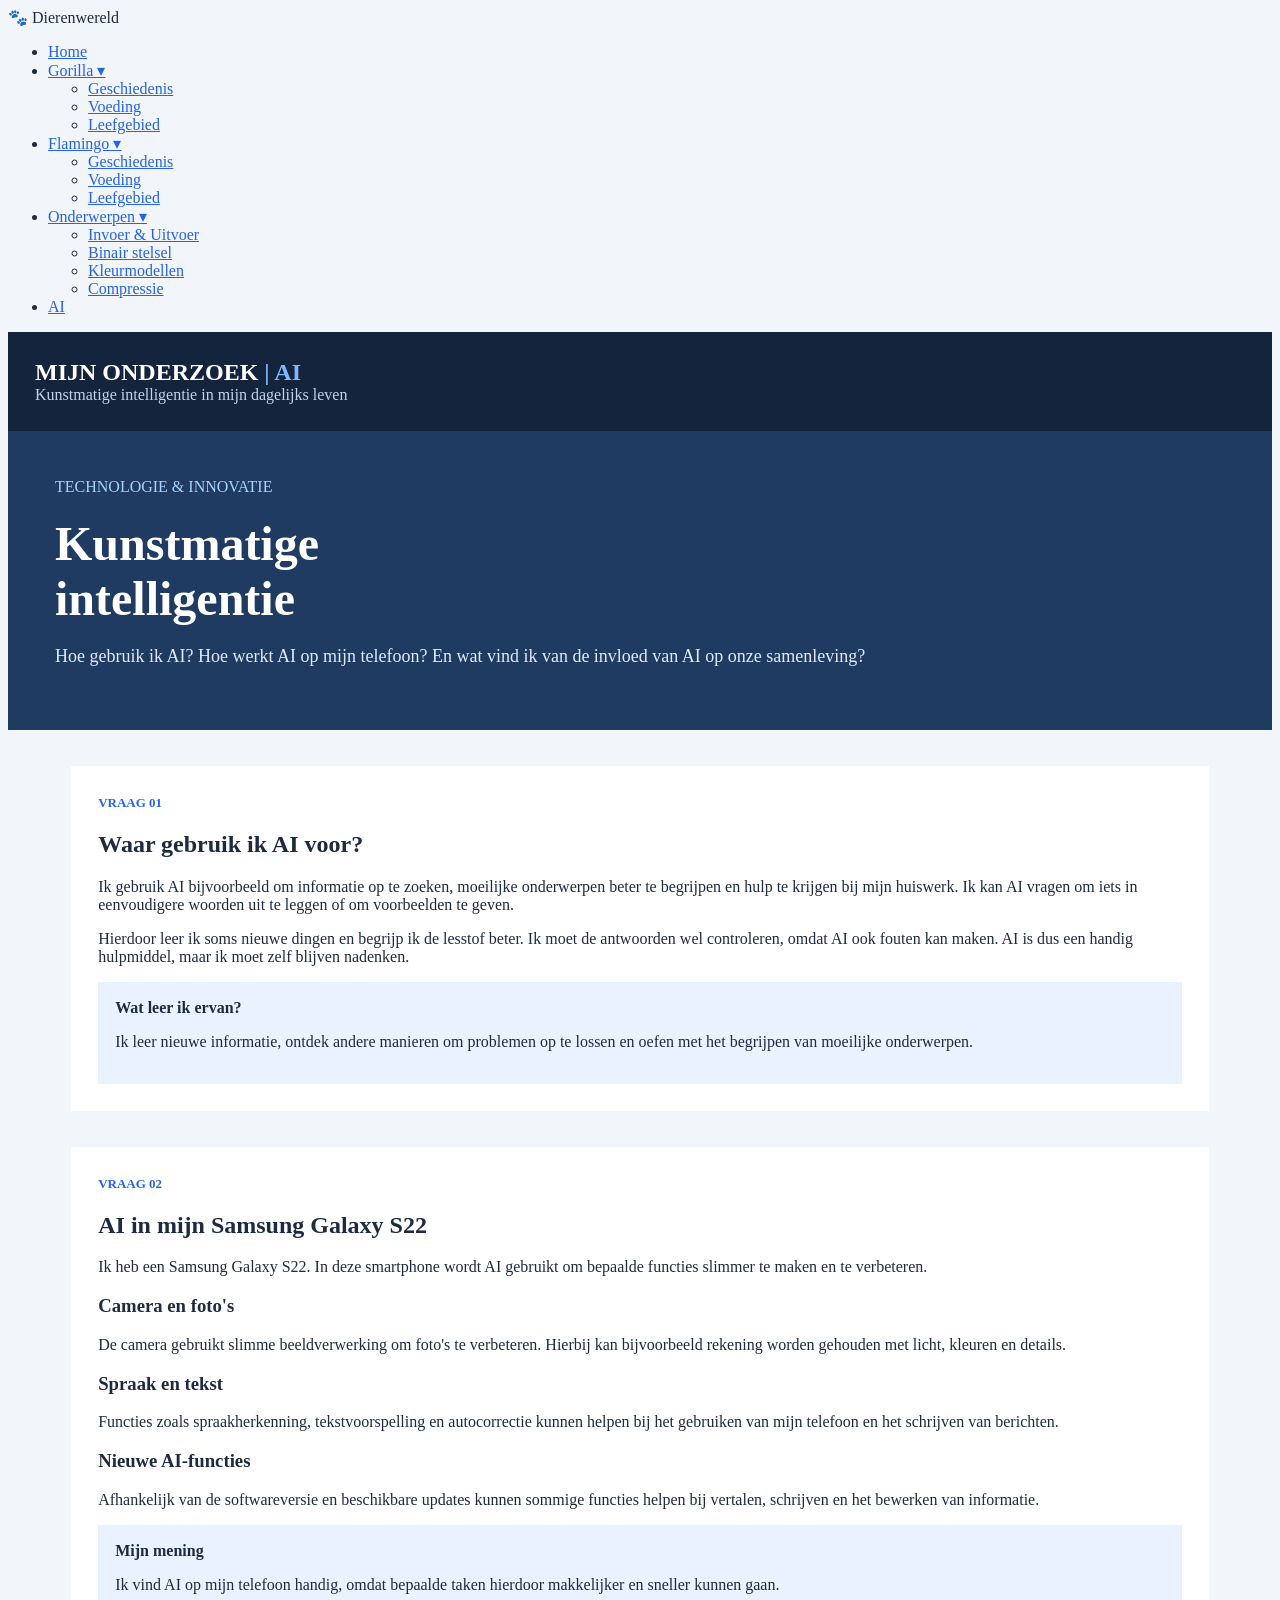
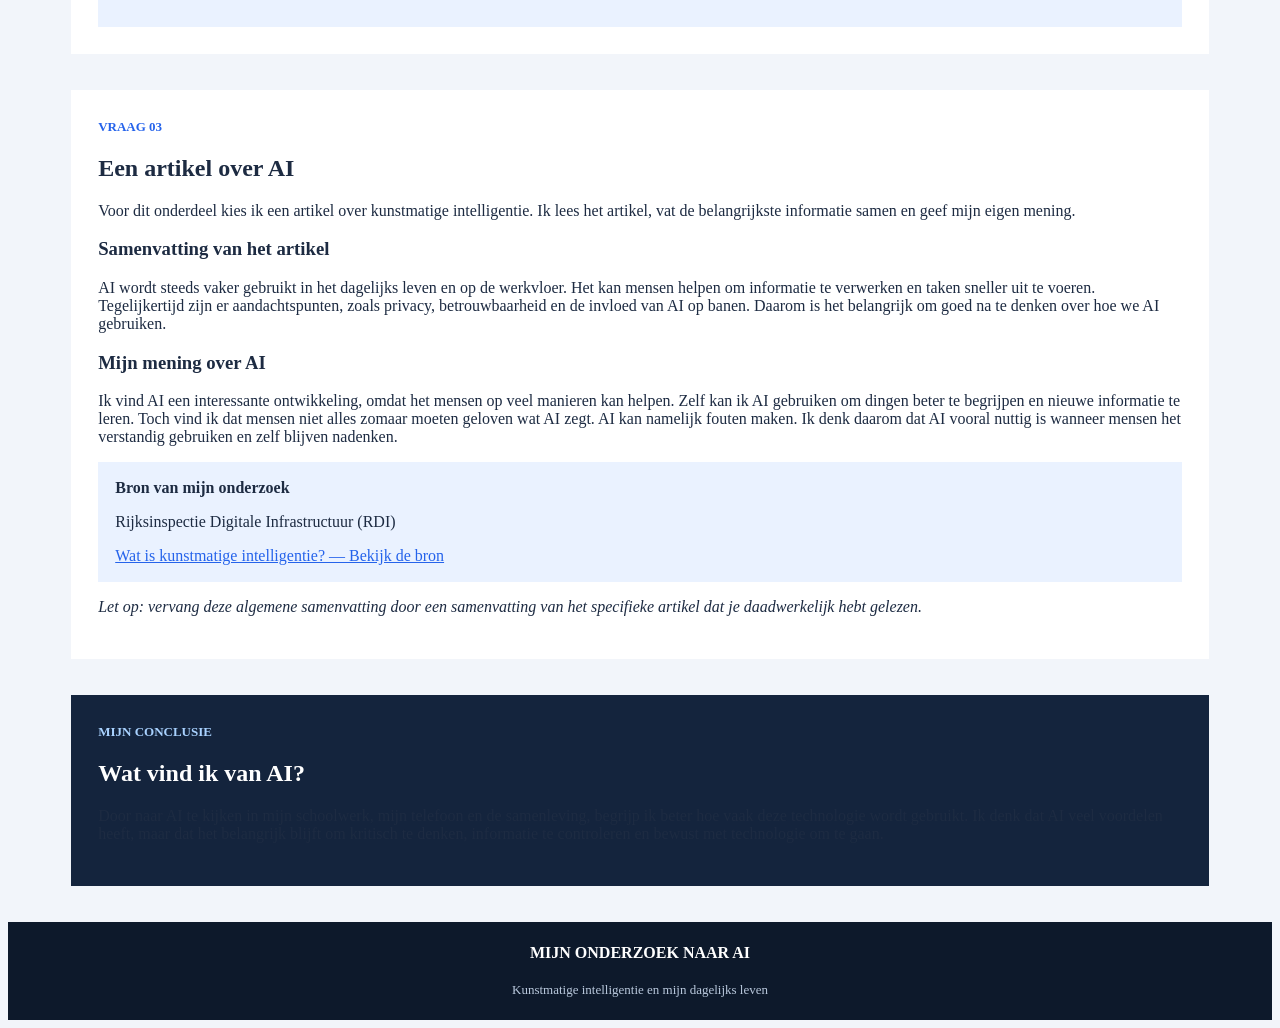
==== ai.html @ bdceb492 "ai opmaak" ====
<!DOCTYPE html>
<html lang="nl">
<head>
    <meta charset="UTF-8">
    <meta name="viewport" content="width=device-width, initial-scale=1.0">
    <title>Mijn onderzoek naar AI</title>
</head>

<body bgcolor="#F2F5FA" text="#1D2B42" link="#2563EB">
 <!-- ==================================================
         NAVIGATIE
         ================================================== -->

    <nav class="navbar">

        <!-- Naam/logo van de website -->
        <div class="logo">
            🐾 Dierenwereld
        </div>

        <!-- Hoofdmenu -->
        <ul class="menu">

            <li>
                <a href="index.html">Home</a>
            </li>

            <!-- Gorilla dropdown -->
            <li class="dropdown">

                <a href="#">Gorilla ▾</a>

                <ul class="dropdown-menu">

                    <li>
                        <a href="#">Geschiedenis</a>
                    </li>

                    <li>
                        <a href="voeding.html">Voeding</a>
                    </li>

                    <li>
                        <a href="#">Leefgebied</a>
                    </li>

                </ul>

            </li>


            <!-- Flamingo dropdown -->
            <li class="dropdown">

                <a href="#">Flamingo ▾</a>

                <ul class="dropdown-menu">

                    <li>
                        <a href="#">Geschiedenis</a>
                    </li>

                    <li>
                        <a href="#">Voeding</a>
                    </li>

                    <li>
                        <a href="#">Leefgebied</a>
                    </li>

                </ul>

            </li>


            <!-- Onderwerpen dropdown -->
            <li class="dropdown">

                <a href="#">Onderwerpen ▾</a>

                <ul class="dropdown-menu">

                    <li>
                        <a href="invoeruitvoer.html">
                            Invoer &amp; Uitvoer
                        </a>
                    </li>

                    <li>
                        <a href="binairstelsel.html">
                            Binair stelsel
                        </a>
                    </li>

                    <li>
                        <a href="kleurmodellen.html">
                            Kleurmodellen
                        </a>
                    </li>

                    <li>
                        <a href="Compressie.html">
                            Compressie
                        </a>
                    </li>

                </ul>

            </li>


            <li>
                <a href="ai.html"> AI</a>
            </li>

        </ul>

    </nav>
    <!-- HEADER -->
    <header>
        <table width="100%" bgcolor="#14243D" cellpadding="25">
            <tr>
                <td>
                    <font color="#FFFFFF" size="5">
                        <b>MIJN ONDERZOEK <font color="#7DB7FF">| AI</font></b>
                    </font>
                    <br>
                    <font color="#C4D3E8" size="3">
                        Kunstmatige intelligentie in mijn dagelijks leven
                    </font>
                </td>
            </tr>
        </table>
    </header>

    <main>

        <!-- INTRODUCTIE -->
        <section>
            <table width="100%" bgcolor="#203B61" cellpadding="45">
                <tr>
                    <td>
                        <font color="#A9D2FF" size="3">
                            TECHNOLOGIE & INNOVATIE
                        </font>

                        <h1>
                            <font color="#FFFFFF" size="7">
                                Kunstmatige<br>
                                intelligentie
                            </font>
                        </h1>

                        <p>
                            <font color="#E0EAF7" size="4">
                                Hoe gebruik ik AI? Hoe werkt AI op mijn
                                telefoon? En wat vind ik van de invloed
                                van AI op onze samenleving?
                            </font>
                        </p>
                    </td>
                </tr>
            </table>
        </section>

        <br><br>

        <!-- VRAAG 1 -->
        <section id="mijn-ai">
            <table width="90%" align="center" bgcolor="#FFFFFF"
                   cellpadding="25">
                <tr>
                    <td>
                        <font color="#2563EB" size="2">
                            <b>VRAAG 01</b>
                        </font>

                        <h2>Waar gebruik ik AI voor?</h2>

                        <p>
                            Ik gebruik AI bijvoorbeeld om informatie
                            op te zoeken, moeilijke onderwerpen beter
                            te begrijpen en hulp te krijgen bij mijn
                            huiswerk. Ik kan AI vragen om iets in
                            eenvoudigere woorden uit te leggen of
                            om voorbeelden te geven.
                        </p>

                        <p>
                            Hierdoor leer ik soms nieuwe dingen en
                            begrijp ik de lesstof beter. Ik moet de
                            antwoorden wel controleren, omdat AI ook
                            fouten kan maken. AI is dus een handig
                            hulpmiddel, maar ik moet zelf blijven
                            nadenken.
                        </p>

                        <table width="100%" bgcolor="#EAF2FF" cellpadding="15">
                            <tr>
                                <td>
                                    <b>Wat leer ik ervan?</b>
                                    <p>
                                        Ik leer nieuwe informatie,
                                        ontdek andere manieren om
                                        problemen op te lossen en
                                        oefen met het begrijpen van
                                        moeilijke onderwerpen.
                                    </p>
                                </td>
                            </tr>
                        </table>
                    </td>
                </tr>
            </table>
        </section>

        <br><br>

        <!-- VRAAG 2 -->
        <section id="mijn-telefoon">
            <table width="90%" align="center" bgcolor="#FFFFFF"
                   cellpadding="25">
                <tr>
                    <td>
                        <font color="#2563EB" size="2">
                            <b>VRAAG 02</b>
                        </font>

                        <h2>AI in mijn Samsung Galaxy S22</h2>

                        <p>
                            Ik heb een Samsung Galaxy S22. In deze
                            smartphone wordt AI gebruikt om bepaalde
                            functies slimmer te maken en te verbeteren.
                        </p>

                        <h3>Camera en foto's</h3>
                        <p>
                            De camera gebruikt slimme beeldverwerking
                            om foto's te verbeteren. Hierbij kan
                            bijvoorbeeld rekening worden gehouden
                            met licht, kleuren en details.
                        </p>

                        <h3>Spraak en tekst</h3>
                        <p>
                            Functies zoals spraakherkenning,
                            tekstvoorspelling en autocorrectie kunnen
                            helpen bij het gebruiken van mijn telefoon
                            en het schrijven van berichten.
                        </p>

                        <h3>Nieuwe AI-functies</h3>
                        <p>
                            Afhankelijk van de softwareversie en
                            beschikbare updates kunnen sommige
                            functies helpen bij vertalen, schrijven
                            en het bewerken van informatie.
                        </p>

                        <table width="100%" bgcolor="#EAF2FF" cellpadding="15">
                            <tr>
                                <td>
                                    <b>Mijn mening</b>
                                    <p>
                                        Ik vind AI op mijn telefoon
                                        handig, omdat bepaalde taken
                                        hierdoor makkelijker en sneller
                                        kunnen gaan.
                                    </p>
                                </td>
                            </tr>
                        </table>
                    </td>
                </tr>
            </table>
        </section>

        <br><br>

        <!-- VRAAG 3 -->
        <section id="mijn-artikel">
            <table width="90%" align="center" bgcolor="#FFFFFF"
                   cellpadding="25">
                <tr>
                    <td>
                        <font color="#2563EB" size="2">
                            <b>VRAAG 03</b>
                        </font>

                        <h2>Een artikel over AI</h2>

                        <p>
                            Voor dit onderdeel kies ik een artikel
                            over kunstmatige intelligentie. Ik lees
                            het artikel, vat de belangrijkste
                            informatie samen en geef mijn eigen mening.
                        </p>

                        <h3>Samenvatting van het artikel</h3>

                        <p>
                            AI wordt steeds vaker gebruikt in het
                            dagelijks leven en op de werkvloer.
                            Het kan mensen helpen om informatie te
                            verwerken en taken sneller uit te voeren.
                            Tegelijkertijd zijn er aandachtspunten,
                            zoals privacy, betrouwbaarheid en de
                            invloed van AI op banen. Daarom is het
                            belangrijk om goed na te denken over
                            hoe we AI gebruiken.
                        </p>

                        <h3>Mijn mening over AI</h3>

                        <p>
                            Ik vind AI een interessante ontwikkeling,
                            omdat het mensen op veel manieren kan
                            helpen. Zelf kan ik AI gebruiken om dingen
                            beter te begrijpen en nieuwe informatie
                            te leren. Toch vind ik dat mensen niet
                            alles zomaar moeten geloven wat AI zegt.
                            AI kan namelijk fouten maken. Ik denk
                            daarom dat AI vooral nuttig is wanneer
                            mensen het verstandig gebruiken en zelf
                            blijven nadenken.
                        </p>

                        <table width="100%" bgcolor="#EAF2FF" cellpadding="15">
                            <tr>
                                <td>
                                    <b>Bron van mijn onderzoek</b>
                                    <p>
                                        Rijksinspectie Digitale
                                        Infrastructuur (RDI)
                                    </p>
                                    <a href="https://www.rdi.nl/onderwerpen/technologische-ontwikkelingen/kunstmatige-intelligentie/wat-is-kunstmatige-intelligentie"
                                       target="_blank"
                                       rel="noopener noreferrer">
                                        Wat is kunstmatige intelligentie?
                                        — Bekijk de bron
                                    </a>
                                </td>
                            </tr>
                        </table>

                        <p>
                            <i>
                                Let op: vervang deze algemene
                                samenvatting door een samenvatting
                                van het specifieke artikel dat je
                                daadwerkelijk hebt gelezen.
                            </i>
                        </p>
                    </td>
                </tr>
            </table>
        </section>

        <br><br>

        <!-- CONCLUSIE -->
        <section>
            <table width="90%" align="center" bgcolor="#14243D"
                   cellpadding="25">
                <tr>
                    <td>
                        <font color="#A9D2FF" size="2">
                            <b>MIJN CONCLUSIE</b>
                        </font>

                        <h2>
                            <font color="#FFFFFF">
                                Wat vind ik van AI?
                            </font>
                        </h2>

                        <p>
                            Door naar AI te kijken in mijn schoolwerk,
                            mijn telefoon en de samenleving, begrijp
                            ik beter hoe vaak deze technologie wordt
                            gebruikt. Ik denk dat AI veel voordelen
                            heeft, maar dat het belangrijk blijft om
                            kritisch te denken, informatie te controleren
                            en bewust met technologie om te gaan.
                        </p>
                    </td>
                </tr>
            </table>
        </section>

        <br><br>

    </main>

    <!-- FOOTER -->
    <footer>
        <table width="100%" bgcolor="#0D192B" cellpadding="20">
            <tr>
                <td align="center">
                    <font color="#FFFFFF" size="3">
                        <b>MIJN ONDERZOEK NAAR AI</b>
                    </font>
                    <br><br>
                    <font color="#B9C8DC" size="2">
                        Kunstmatige intelligentie en mijn dagelijks leven
                    </font>
                </td>
            </tr>
        </table>
    </footer>

</body>
</html>
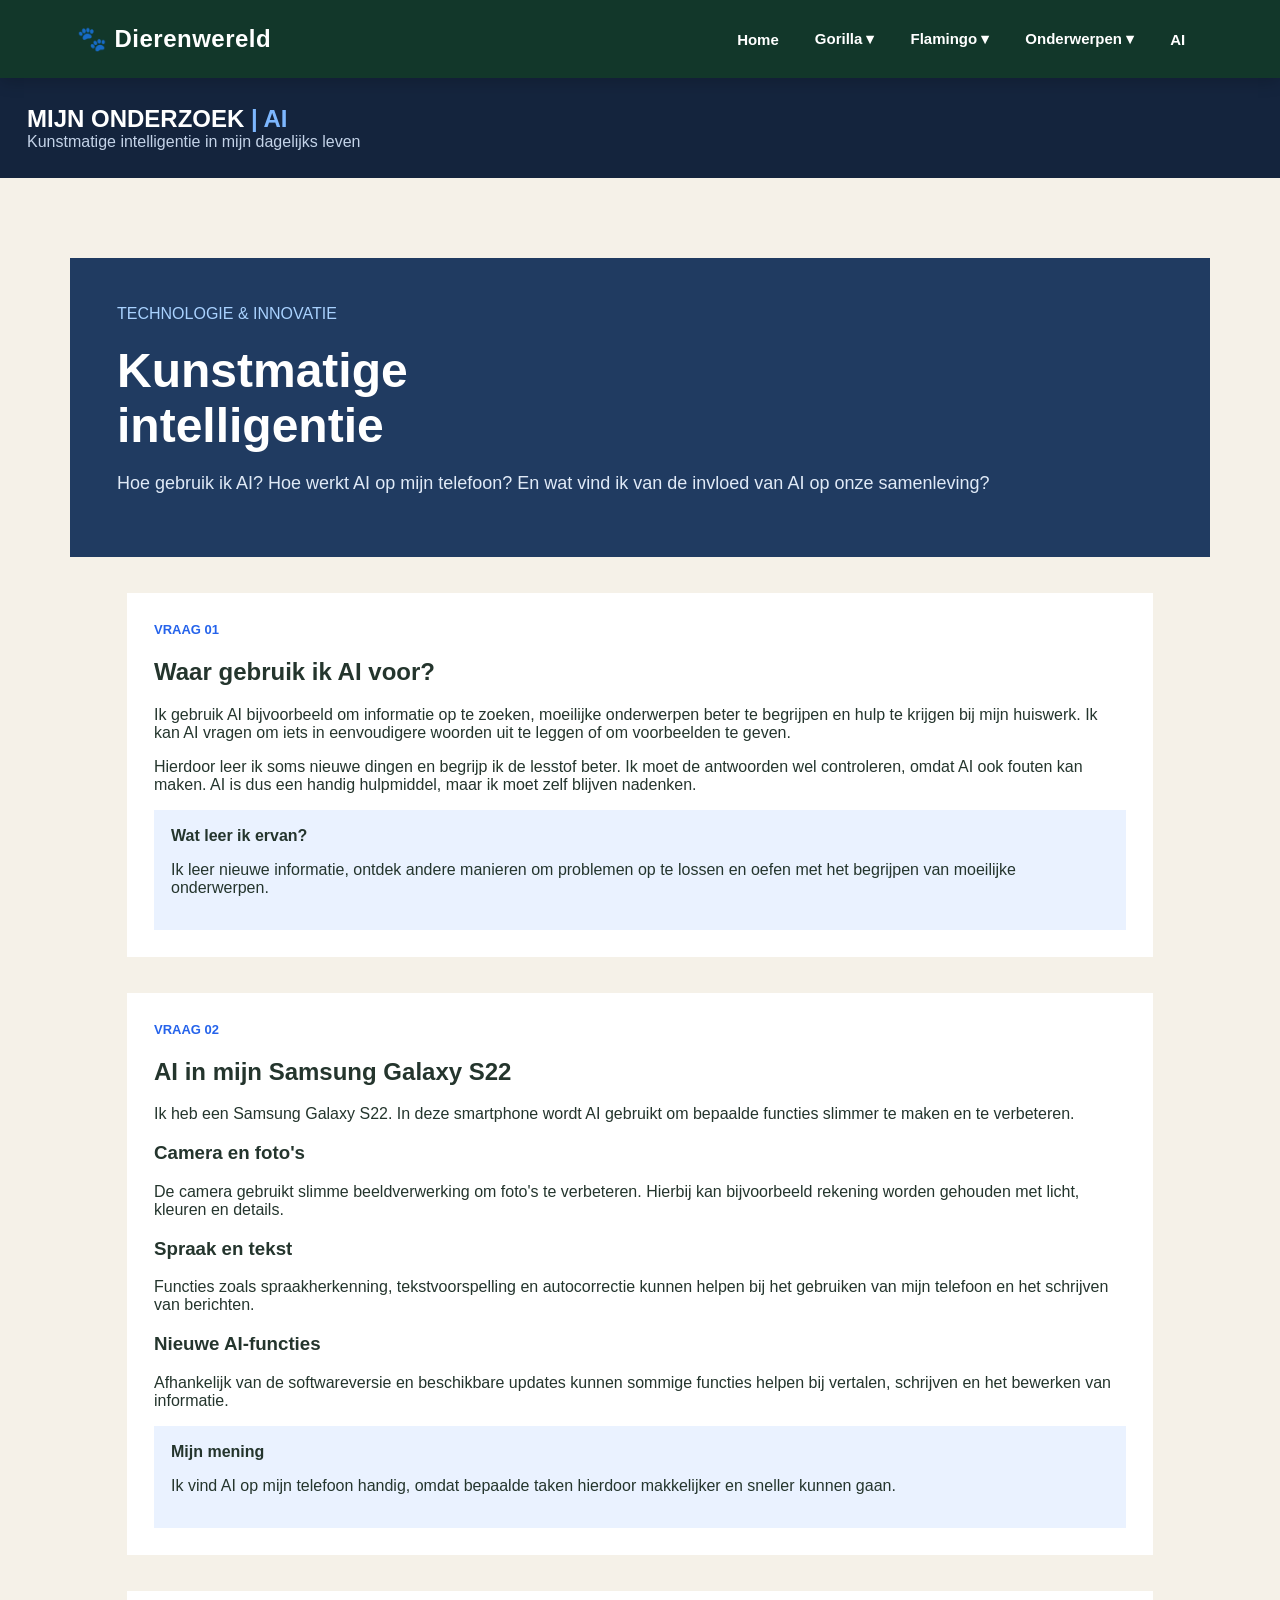
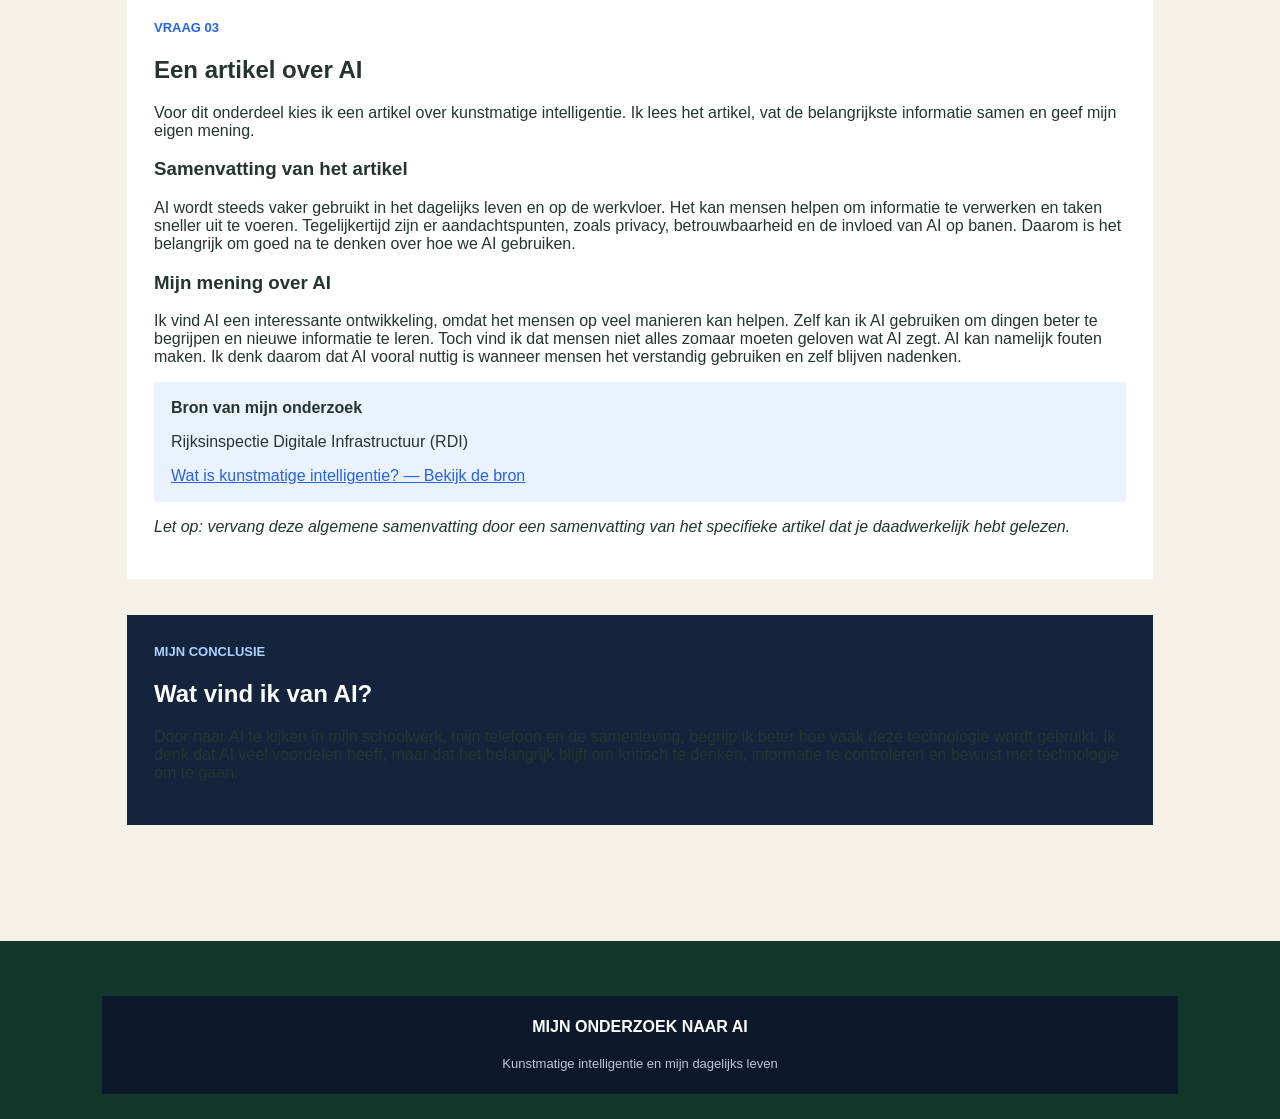
==== commit dd64785f: "linken met css" ====
--- a/ai.html
+++ b/ai.html
@@ -5,6 +5,8 @@
     <meta charset="UTF-8">
     <meta name="viewport" content="width=device-width, initial-scale=1.0">
     <title>Mijn onderzoek naar AI</title>
+    <!-- Verbindt de HTML met het CSS-bestand -->
+    <link rel="stylesheet" type="text/css" href="layout.css">
 </head>
 
 <body bgcolor="#F2F5FA" text="#1D2B42" link="#2563EB">
--- a/layout.css
+++ b/layout.css
@@ -0,0 +1,1432 @@
+/* ==================================================
+   BASIS
+   ================================================== */
+
+/* Zorgt ervoor dat afmetingen netjes worden berekend */
+* {
+    box-sizing: border-box;
+}
+
+
+/* Scrollen naar onderdelen gaat soepel */
+html {
+    scroll-behavior: smooth;
+}
+
+
+/* Algemene stijl van de website */
+body {
+    margin: 0;
+
+    font-family: Arial, Helvetica, sans-serif;
+
+    background-color: #f5f1e8;
+
+    color: #24352d;
+}
+
+
+/* ==================================================
+   NAVIGATIE
+   ================================================== */
+
+/* De volledige menubalk */
+.navbar {
+    width: 100%;
+
+    min-height: 78px;
+
+    background-color: #12372a;
+
+    display: flex;
+
+    align-items: center;
+
+    justify-content: space-between;
+
+    padding: 0 6%;
+
+    position: relative;
+
+    z-index: 1000;
+
+    box-shadow: 0 4px 15px rgba(0, 0, 0, 0.18);
+}
+
+
+/* Logo links */
+.logo {
+    color: #ffffff;
+
+    font-size: 24px;
+
+    font-weight: bold;
+
+    letter-spacing: 0.5px;
+
+    white-space: nowrap;
+}
+
+
+/* Hoofdmenu */
+.menu {
+    list-style: none;
+
+    margin: 0;
+
+    padding: 0;
+
+    display: flex;
+
+    align-items: center;
+}
+
+
+/* Elk menu-item */
+.menu > li {
+    position: relative;
+}
+
+
+/* Links in het hoofdmenu */
+.menu > li > a {
+    display: block;
+
+    color: #ffffff;
+
+    text-decoration: none;
+
+    font-size: 15px;
+
+    font-weight: bold;
+
+    padding: 30px 18px;
+
+    transition: 0.25s;
+}
+
+
+/* Hover op een hoofdmenu-item */
+.menu > li > a:hover {
+    background-color: #2f765c;
+
+    color: #ffffff;
+}
+
+
+/* ==================================================
+   DROPDOWN
+   ================================================== */
+
+/* Dropdown-menu */
+.dropdown-menu {
+    position: absolute;
+
+    top: 78px;
+
+    left: 0;
+
+    width: 230px;
+
+    padding: 8px 0;
+
+    margin: 0;
+
+    list-style: none;
+
+    background-color: #ffffff;
+
+    border-radius: 0 0 12px 12px;
+
+    box-shadow: 0 10px 25px rgba(0, 0, 0, 0.18);
+
+    display: none;
+}
+
+
+/* Onderdelen van dropdown */
+.dropdown-menu li {
+    width: 100%;
+}
+
+
+/* Links in dropdown */
+.dropdown-menu li a {
+    display: block;
+
+    padding: 14px 20px;
+
+    color: #24352d;
+
+    text-decoration: none;
+
+    font-size: 15px;
+
+    font-weight: bold;
+
+    transition: 0.2s;
+}
+
+
+/* Hover op dropdown */
+.dropdown-menu li a:hover {
+    background-color: #e1f0e8;
+
+    color: #1c6047;
+
+    padding-left: 25px;
+}
+
+
+/* Dropdown openen */
+.dropdown:hover .dropdown-menu {
+    display: block;
+}
+
+
+/* ==================================================
+   HERO
+   ================================================== */
+
+/* Grote bovenkant van de homepage */
+.hero {
+    min-height: 570px;
+
+    display: flex;
+
+    align-items: center;
+
+    justify-content: center;
+
+    text-align: center;
+
+    padding: 80px 20px;
+
+    color: white;
+
+    background:
+        linear-gradient(
+            rgba(18, 55, 42, 0.72),
+            rgba(18, 55, 42, 0.72)
+        ),
+        url("afbeeldingen/jungle.jpg");
+
+    background-size: cover;
+
+    background-position: center;
+}
+
+
+/* Tekst in hero */
+.hero-content {
+    max-width: 850px;
+}
+
+
+/* Kleine tekst boven de titel */
+.kleine-titel {
+    color: #f3b562;
+
+    font-size: 14px;
+
+    font-weight: bold;
+
+    letter-spacing: 4px;
+
+    margin-bottom: 15px;
+}
+
+
+/* Grote titel */
+.hero h1 {
+    font-size: 58px;
+
+    line-height: 1.1;
+
+    margin: 0 auto 25px auto;
+
+    max-width: 850px;
+}
+
+
+/* Tekst onder de titel */
+.hero-tekst {
+    font-size: 19px;
+
+    line-height: 1.8;
+
+    max-width: 700px;
+
+    margin: 0 auto 35px auto;
+
+    color: #f5f5f5;
+}
+
+
+/* Oranje knop */
+.hero-button {
+    display: inline-block;
+
+    background-color: #e99b45;
+
+    color: #17372b;
+
+    text-decoration: none;
+
+    font-weight: bold;
+
+    padding: 15px 28px;
+
+    border-radius: 30px;
+
+    transition: 0.25s;
+
+    box-shadow: 0 5px 15px rgba(0, 0, 0, 0.2);
+}
+
+
+/* Hover op knop */
+.hero-button:hover {
+    background-color: #f3b562;
+
+    transform: translateY(-3px);
+}
+
+
+/* ==================================================
+   HOOFDINHOUD
+   ================================================== */
+
+main {
+    max-width: 1200px;
+
+    margin: auto;
+
+    padding: 80px 30px;
+}
+
+
+/* ==================================================
+   INTRODUCTIE
+   ================================================== */
+
+.intro {
+    max-width: 750px;
+
+    margin: 0 auto 60px auto;
+
+    text-align: center;
+}
+
+
+/* Kleine groene titel */
+.section-label {
+    color: #2f765c;
+
+    font-size: 13px;
+
+    font-weight: bold;
+
+    letter-spacing: 3px;
+
+    margin-bottom: 10px;
+}
+
+
+/* Koppen */
+.intro h2,
+.info-section h2,
+.video-section h2 {
+    color: #17372b;
+
+    font-size: 40px;
+
+    margin: 10px 0 20px 0;
+}
+
+
+/* Introductietekst */
+.intro p {
+    font-size: 18px;
+
+    line-height: 1.8;
+
+    color: #59655f;
+}
+
+
+/* ==================================================
+   DIERENKAARTEN
+   ================================================== */
+
+.dieren-grid {
+    display: grid;
+
+    grid-template-columns: repeat(2, 1fr);
+
+    gap: 35px;
+
+    margin-bottom: 80px;
+}
+
+
+/* Een kaart */
+.dier-card {
+    background-color: #ffffff;
+
+    border-radius: 20px;
+
+    overflow: hidden;
+
+    box-shadow: 0 10px 30px rgba(32, 54, 45, 0.12);
+
+    transition: 0.3s;
+}
+
+
+/* Kaart omhoog bij hover */
+.dier-card:hover {
+    transform: translateY(-8px);
+
+    box-shadow: 0 18px 35px rgba(32, 54, 45, 0.18);
+}
+
+
+/* Afbeelding van het dier */
+.dier-card img {
+    width: 100%;
+
+    height: 300px;
+
+    object-fit: cover;
+
+    display: block;
+}
+
+
+/* Tekstgedeelte van kaart */
+.card-content {
+    padding: 30px;
+}
+
+
+/* Klein label */
+.card-label {
+    color: #2f765c;
+
+    font-size: 12px;
+
+    font-weight: bold;
+
+    letter-spacing: 2px;
+}
+
+
+/* Titel van dier */
+.card-content h3 {
+    font-size: 32px;
+
+    color: #17372b;
+
+    margin: 10px 0 12px 0;
+}
+
+
+/* Beschrijving */
+.card-content p {
+    color: #5b6761;
+
+    line-height: 1.7;
+
+    font-size: 16px;
+}
+
+
+/* Link onderaan */
+.card-button {
+    display: inline-block;
+
+    margin-top: 10px;
+
+    color: #d77d24;
+
+    text-decoration: none;
+
+    font-weight: bold;
+
+    transition: 0.2s;
+}
+
+
+/* Hover op link */
+.card-button:hover {
+    color: #17372b;
+
+    transform: translateX(5px);
+}
+
+
+/* ==================================================
+   INFORMATIESECTIE
+   ================================================== */
+
+.info-section {
+    display: grid;
+
+    grid-template-columns: 2fr 1fr;
+
+    gap: 50px;
+
+    align-items: center;
+
+    background-color: #dfece5;
+
+    border-radius: 25px;
+
+    padding: 55px;
+
+    margin-bottom: 80px;
+}
+
+
+/* Tekst */
+.info-text h2 {
+    margin-top: 5px;
+}
+
+
+/* Paragrafen */
+.info-text p {
+    color: #52625a;
+
+    line-height: 1.8;
+
+    font-size: 17px;
+}
+
+
+/* Rechter informatiebox */
+.info-box {
+    background-color: #17372b;
+
+    color: white;
+
+    border-radius: 20px;
+
+    padding: 35px;
+
+    text-align: center;
+}
+
+
+/* Groot icoon */
+.info-box span {
+    font-size: 45px;
+}
+
+
+/* Titel */
+.info-box h3 {
+    font-size: 25px;
+
+    margin: 15px 0 10px 0;
+}
+
+
+/* Tekst */
+.info-box p {
+    line-height: 1.6;
+
+    color: #e3eee8;
+}
+
+
+/* ==================================================
+   VIDEO
+   ================================================== */
+
+.video-section {
+    text-align: center;
+
+    max-width: 900px;
+
+    margin: 0 auto 80px auto;
+}
+
+
+/* Videotekst */
+.video-section > p:not(.section-label) {
+    color: #59655f;
+
+    line-height: 1.7;
+
+    font-size: 17px;
+}
+
+
+/* Video-container */
+.video {
+    width: 100%;
+
+    aspect-ratio: 16 / 9;
+
+    margin-top: 30px;
+
+    border-radius: 18px;
+
+    overflow: hidden;
+
+    box-shadow: 0 12px 30px rgba(0, 0, 0, 0.15);
+}
+
+
+/* YouTube-video */
+.video iframe {
+    width: 100%;
+
+    height: 100%;
+
+    border: none;
+}
+
+
+/* ==================================================
+   FOOTER
+   ================================================== */
+
+footer {
+    background-color: #12372a;
+
+    color: white;
+
+    padding: 55px 8% 25px 8%;
+}
+
+
+/* Inhoud van footer */
+.footer-content {
+    max-width: 1100px;
+
+    margin: auto;
+
+    display: grid;
+
+    grid-template-columns: 2fr 1fr;
+
+    gap: 50px;
+}
+
+
+/* Logo onderaan */
+.footer-logo {
+    font-size: 24px;
+
+    font-weight: bold;
+
+    margin-bottom: 15px;
+}
+
+
+/* Footer tekst */
+footer p {
+    color: #c9d8d0;
+
+    line-height: 1.7;
+}
+
+
+/* Footer kop */
+footer h3 {
+    color: #f3b562;
+
+    font-size: 20px;
+}
+
+
+/* Copyright */
+.copyright {
+    max-width: 1100px;
+
+    margin: 40px auto 0 auto;
+
+    padding-top: 20px;
+
+    border-top: 1px solid rgba(255, 255, 255, 0.15);
+
+    color: #aebfb6;
+
+    font-size: 14px;
+}
+
+
+/* ==================================================
+   MOBIELE VERSIE
+   ================================================== */
+
+@media (max-width: 850px) {
+
+    /* Menu wordt onder elkaar gezet */
+    .navbar {
+        flex-direction: column;
+
+        padding: 20px;
+    }
+
+
+    /* Logo */
+    .logo {
+        margin-bottom: 15px;
+    }
+
+
+    /* Menu */
+    .menu {
+        flex-wrap: wrap;
+
+        justify-content: center;
+    }
+
+
+    /* Menu-items */
+    .menu > li > a {
+        padding: 15px 12px;
+    }
+
+
+    /* Dropdown */
+    .dropdown-menu {
+        top: 50px;
+    }
+
+
+    /* Hero */
+    .hero h1 {
+        font-size: 42px;
+    }
+
+
+    /* Dierenkaarten onder elkaar */
+    .dieren-grid {
+        grid-template-columns: 1fr;
+    }
+
+
+    /* Informatiesectie */
+    .info-section {
+        grid-template-columns: 1fr;
+
+        padding: 35px;
+    }
+
+
+    /* Footer */
+    .footer-content {
+        grid-template-columns: 1fr;
+    }
+}
+
+
+/* ==================================================
+   EXTRA KLEIN SCHERM
+   ================================================== */
+
+@media (max-width: 550px) {
+
+    .hero {
+        min-height: 500px;
+    }
+
+
+    .hero h1 {
+        font-size: 34px;
+    }
+
+
+    .hero-tekst {
+        font-size: 16px;
+    }
+
+
+    main {
+        padding: 55px 18px;
+    }
+
+
+    .intro h2,
+    .info-section h2,
+    .video-section h2 {
+        font-size: 32px;
+    }
+
+
+    .card-content {
+        padding: 25px;
+    }
+
+}
+/* ==================================================
+   BINair STELSEL PAGINA
+   ================================================== */
+
+
+/* Grote bovenkant */
+.binary-hero {
+    position: relative;
+
+    min-height: 430px;
+
+    display: flex;
+
+    justify-content: center;
+
+    align-items: center;
+
+    text-align: center;
+
+    overflow: hidden;
+
+    background:
+        linear-gradient(
+            135deg,
+            #101f1a,
+            #164f3b
+        );
+
+    color: white;
+}
+
+
+/* Grote binaire cijfers op de achtergrond */
+.binary-background {
+    position: absolute;
+
+    width: 120%;
+
+    font-family: monospace;
+
+    font-size: 70px;
+
+    line-height: 1.5;
+
+    color: rgba(104, 207, 157, 0.08);
+
+    transform: rotate(-8deg);
+
+    user-select: none;
+}
+
+
+/* Inhoud bovenop de achtergrond */
+.binary-hero-content {
+    position: relative;
+
+    z-index: 2;
+
+    max-width: 800px;
+
+    padding: 30px;
+}
+
+
+/* Klein label */
+.binary-label {
+    color: #72d6a4;
+
+    font-size: 13px;
+
+    font-weight: bold;
+
+    letter-spacing: 4px;
+}
+
+
+/* Grote titel */
+.binary-hero h1 {
+    font-size: 58px;
+
+    margin: 15px 0;
+
+    line-height: 1.1;
+}
+
+
+/* Tekst */
+.binary-hero-content > p:last-child {
+    font-size: 20px;
+
+    color: #d9eee4;
+}
+
+
+/* ==================================================
+   HOOFDINHOUD
+   ================================================== */
+
+.binary-main {
+    max-width: 1100px;
+
+    margin: auto;
+
+    padding: 80px 25px;
+}
+
+
+/* Intro */
+.binary-intro {
+    max-width: 800px;
+
+    margin: 0 auto 60px auto;
+
+    text-align: center;
+}
+
+
+.binary-intro h2 {
+    color: #173f35;
+
+    font-size: 40px;
+
+    margin: 10px 0 20px 0;
+}
+
+
+.binary-intro p:not(.binary-small-title) {
+    color: #53625b;
+
+    line-height: 1.8;
+
+    font-size: 17px;
+}
+
+
+/* Klein groen label */
+.binary-small-title {
+    color: #2f765c;
+
+    font-size: 13px;
+
+    font-weight: bold;
+
+    letter-spacing: 3px;
+
+    margin-bottom: 10px;
+}
+
+
+/* ==================================================
+   0 EN 1 KAARTEN
+   ================================================== */
+
+.binary-two-columns {
+    display: grid;
+
+    grid-template-columns: 1fr 1fr;
+
+    gap: 30px;
+
+    margin-bottom: 80px;
+}
+
+
+.binary-card {
+    padding: 45px 35px;
+
+    border-radius: 22px;
+
+    text-align: center;
+
+    box-shadow: 0 10px 25px rgba(0, 0, 0, 0.08);
+}
+
+
+/* Kaart voor 0 */
+.zero-card {
+    background-color: #e5eee9;
+}
+
+
+/* Kaart voor 1 */
+.one-card {
+    background-color: #d9eee4;
+}
+
+
+/* Grote 0 en 1 */
+.binary-number {
+    width: 100px;
+
+    height: 100px;
+
+    margin: auto;
+
+    display: flex;
+
+    align-items: center;
+
+    justify-content: center;
+
+    border-radius: 50%;
+
+    background-color: #173f35;
+
+    color: #72d6a4;
+
+    font-family: monospace;
+
+    font-size: 55px;
+
+    font-weight: bold;
+}
+
+
+.binary-card h3 {
+    color: #173f35;
+
+    font-size: 27px;
+
+    margin-bottom: 10px;
+}
+
+
+.binary-card p {
+    color: #53625b;
+
+    line-height: 1.7;
+}
+
+
+/* ==================================================
+   DECIMAAL EN BINair
+   ================================================== */
+
+.conversion-section {
+    background-color: white;
+
+    border-radius: 25px;
+
+    padding: 50px;
+
+    margin-bottom: 80px;
+
+    text-align: center;
+
+    box-shadow: 0 10px 30px rgba(0, 0, 0, 0.08);
+}
+
+
+.conversion-section h2 {
+    color: #173f35;
+
+    font-size: 38px;
+}
+
+
+.conversion-section > p:not(.binary-small-title) {
+    max-width: 750px;
+
+    margin: 15px auto;
+
+    color: #53625b;
+
+    line-height: 1.8;
+}
+
+
+/* Getallen naast elkaar */
+.conversion-box {
+    display: flex;
+
+    align-items: center;
+
+    justify-content: center;
+
+    gap: 30px;
+
+    margin: 40px 0 20px 0;
+}
+
+
+/* Getallen */
+.conversion-number {
+    padding: 25px 35px;
+
+    background-color: #e5eee9;
+
+    color: #173f35;
+
+    border-radius: 15px;
+
+    font-family: monospace;
+
+    font-size: 42px;
+
+    font-weight: bold;
+}
+
+
+/* Binaire uitkomst */
+.binary-result {
+    background-color: #173f35;
+
+    color: #72d6a4;
+}
+
+
+/* Pijl */
+.conversion-arrow {
+    color: #d88732;
+
+    font-size: 40px;
+
+    font-weight: bold;
+}
+
+
+.conversion-caption {
+    color: #53625b;
+
+    font-size: 15px;
+}
+
+
+/* ==================================================
+   PLAATSWAARDEN
+   ================================================== */
+
+.place-section {
+    margin-bottom: 80px;
+
+    text-align: center;
+}
+
+
+.place-section h2 {
+    color: #173f35;
+
+    font-size: 40px;
+}
+
+
+.place-section > p:not(.binary-small-title) {
+    color: #53625b;
+
+    line-height: 1.8;
+}
+
+
+/* Tabel */
+.binary-table {
+    max-width: 700px;
+
+    margin: 40px auto;
+
+    border-radius: 18px;
+
+    overflow: hidden;
+
+    box-shadow: 0 8px 25px rgba(0, 0, 0, 0.1);
+}
+
+
+/* Rij */
+.table-row {
+    display: grid;
+
+    grid-template-columns: repeat(4, 1fr);
+}
+
+
+/* Cel */
+.table-row div {
+    padding: 20px;
+
+    background-color: white;
+
+    border-right: 1px solid #dce7e1;
+
+    font-family: monospace;
+
+    font-size: 22px;
+
+    font-weight: bold;
+}
+
+
+/* Bovenste rij */
+.table-header div {
+    background-color: #173f35;
+
+    color: #72d6a4;
+}
+
+
+/* Rij met nullen en enen */
+.binary-digits div {
+    background-color: #e5eee9;
+
+    color: #173f35;
+
+    font-size: 30px;
+}
+
+
+/* Uitleg onder tabel */
+.example-explanation {
+    max-width: 650px;
+
+    margin: auto;
+
+    padding: 25px;
+
+    background-color: #f0f6f2;
+
+    border-left: 5px solid #2f765c;
+
+    border-radius: 10px;
+
+    color: #44544d;
+}
+
+
+/* ==================================================
+   BIT EN BYTE
+   ================================================== */
+
+.bit-byte-section {
+    display: grid;
+
+    grid-template-columns: 1fr 1fr;
+
+    gap: 30px;
+
+    margin-bottom: 80px;
+}
+
+
+.bit-card {
+    background-color: #173f35;
+
+    color: white;
+
+    padding: 40px;
+
+    border-radius: 22px;
+
+    text-align: center;
+}
+
+
+.bit-icon {
+    font-family: monospace;
+
+    font-size: 28px;
+
+    color: #72d6a4;
+
+    margin-bottom: 20px;
+}
+
+
+.bit-card h3 {
+    font-size: 28px;
+
+    margin: 10px 0;
+}
+
+
+.bit-card p {
+    color: #d4e5dd;
+
+    line-height: 1.7;
+}
+
+
+/* ==================================================
+   INTERESSANT FEIT
+   ================================================== */
+
+.binary-fact {
+    display: flex;
+
+    align-items: center;
+
+    gap: 30px;
+
+    padding: 40px;
+
+    margin-bottom: 80px;
+
+    background-color: #f3e3cc;
+
+    border-radius: 22px;
+}
+
+
+/* Uitroepteken */
+.fact-symbol {
+    min-width: 80px;
+
+    height: 80px;
+
+    border-radius: 50%;
+
+    background-color: #d88732;
+
+    color: white;
+
+    display: flex;
+
+    align-items: center;
+
+    justify-content: center;
+
+    font-size: 45px;
+
+    font-weight: bold;
+}
+
+
+.binary-fact h2 {
+    color: #173f35;
+
+    margin: 5px 0 15px 0;
+}
+
+
+.binary-fact p:not(.binary-small-title) {
+    color: #5c5a50;
+
+    line-height: 1.7;
+}
+
+
+/* ==================================================
+   VIDEO
+   ================================================== */
+
+.binary-video {
+    max-width: 900px;
+
+    margin: auto;
+
+    text-align: center;
+}
+
+
+.binary-video h2 {
+    color: #173f35;
+
+    font-size: 38px;
+}
+
+
+.binary-video > p:not(.binary-small-title) {
+    color: #53625b;
+
+    line-height: 1.7;
+}
+
+
+.binary-video-box {
+    width: 100%;
+
+    aspect-ratio: 16 / 9;
+
+    margin-top: 30px;
+
+    overflow: hidden;
+
+    border-radius: 20px;
+
+    box-shadow: 0 12px 30px rgba(0, 0, 0, 0.15);
+}
+
+
+.binary-video-box iframe {
+    width: 100%;
+
+    height: 100%;
+
+    border: none;
+}
+
+
+/* ==================================================
+   MOBIELE VERSIE
+   ================================================== */
+
+@media (max-width: 750px) {
+
+    .binary-hero h1 {
+        font-size: 40px;
+    }
+
+
+    .binary-two-columns {
+        grid-template-columns: 1fr;
+    }
+
+
+    .bit-byte-section {
+        grid-template-columns: 1fr;
+    }
+
+
+    .conversion-section {
+        padding: 30px 20px;
+    }
+
+
+    .conversion-box {
+        gap: 10px;
+    }
+
+
+    .conversion-number {
+        font-size: 28px;
+
+        padding: 20px;
+    }
+
+
+    .conversion-arrow {
+        font-size: 25px;
+    }
+
+
+    .binary-fact {
+        flex-direction: column;
+
+        text-align: center;
+    }
+
+
+    .table-row div {
+        padding: 14px 5px;
+
+        font-size: 18px;
+    }
+
+}
+/* ==============================
+   BINARY BONANZA
+   ============================== */
+
+.binary-game {
+    width: 90% !important;
+    max-width: 1200px !important;
+    margin: 50px auto !important;
+    display: block !important;
+    text-align: center !important;
+}
+
+.binary-game iframe {
+    width: 100% !important;
+    height: 750px !important;
+    min-height: 750px !important;
+    border: none !important;
+    display: block !important;
+    margin: 0 auto !important;
+}
+
+
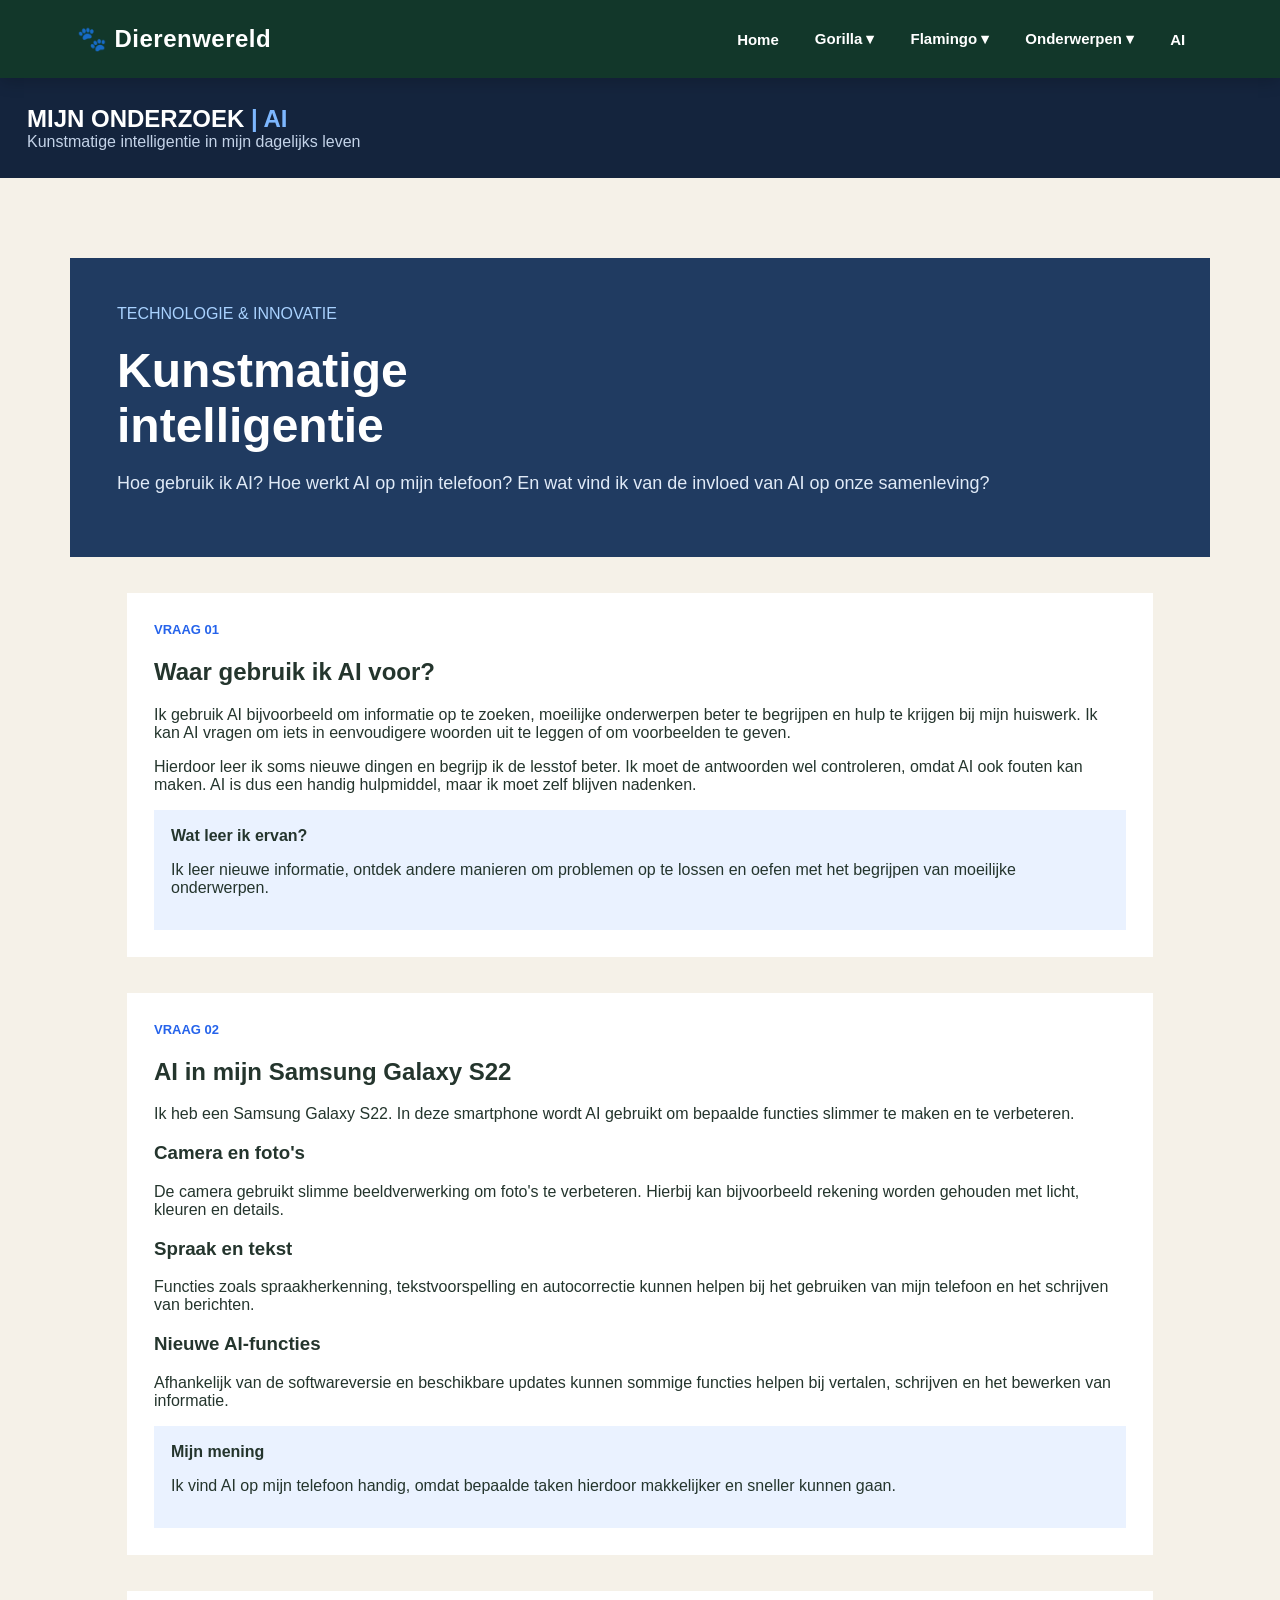
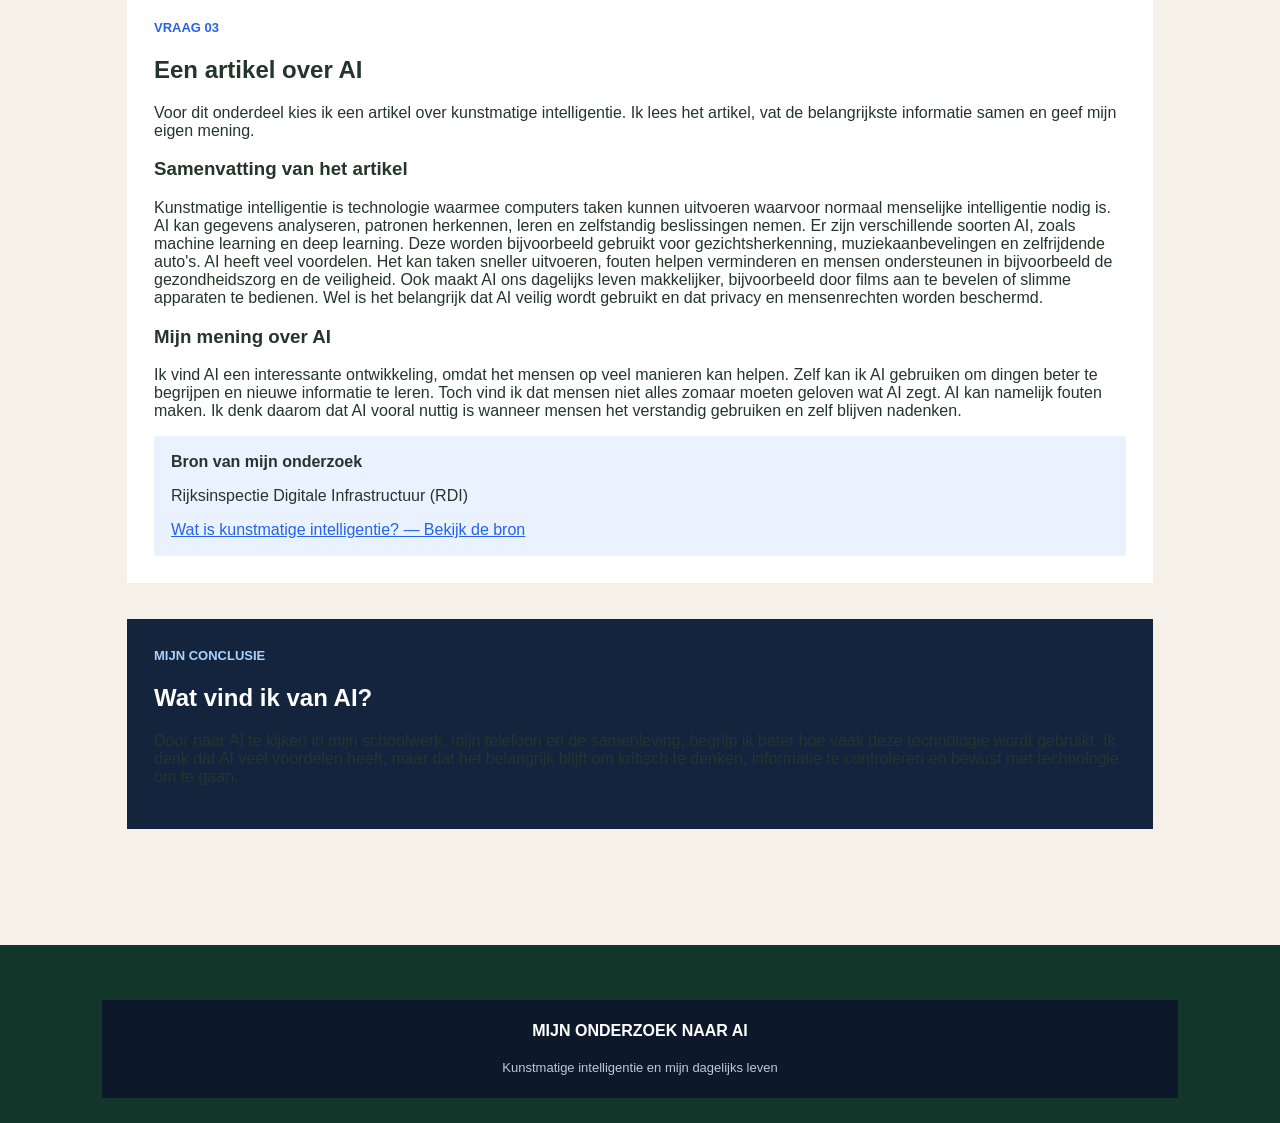
==== commit 8445cbc4: "andere info" ====
--- a/ai.html
+++ b/ai.html
@@ -303,15 +303,16 @@
                         <h3>Samenvatting van het artikel</h3>
 
                         <p>
-                            AI wordt steeds vaker gebruikt in het
-                            dagelijks leven en op de werkvloer.
-                            Het kan mensen helpen om informatie te
-                            verwerken en taken sneller uit te voeren.
-                            Tegelijkertijd zijn er aandachtspunten,
-                            zoals privacy, betrouwbaarheid en de
-                            invloed van AI op banen. Daarom is het
-                            belangrijk om goed na te denken over
-                            hoe we AI gebruiken.
+                        
+
+Kunstmatige intelligentie is technologie waarmee computers taken kunnen uitvoeren waarvoor normaal menselijke intelligentie nodig is.
+ AI kan gegevens analyseren, patronen herkennen, leren en zelfstandig beslissingen nemen. 
+ Er zijn verschillende soorten AI, zoals machine learning en deep learning. 
+ Deze worden bijvoorbeeld gebruikt voor gezichtsherkenning, muziekaanbevelingen en zelfrijdende auto's.
+AI heeft veel voordelen. Het kan taken sneller uitvoeren, fouten helpen verminderen en mensen ondersteunen in bijvoorbeeld de gezondheidszorg en de veiligheid. 
+Ook maakt AI ons dagelijks leven makkelijker, bijvoorbeeld door films aan te bevelen of slimme apparaten te bedienen. 
+Wel is het belangrijk dat AI veilig wordt gebruikt en dat privacy en mensenrechten worden beschermd.
+
                         </p>
 
                         <h3>Mijn mening over AI</h3>
@@ -347,14 +348,7 @@
                             </tr>
                         </table>
 
-                        <p>
-                            <i>
-                                Let op: vervang deze algemene
-                                samenvatting door een samenvatting
-                                van het specifieke artikel dat je
-                                daadwerkelijk hebt gelezen.
-                            </i>
-                        </p>
+                       
                     </td>
                 </tr>
             </table>
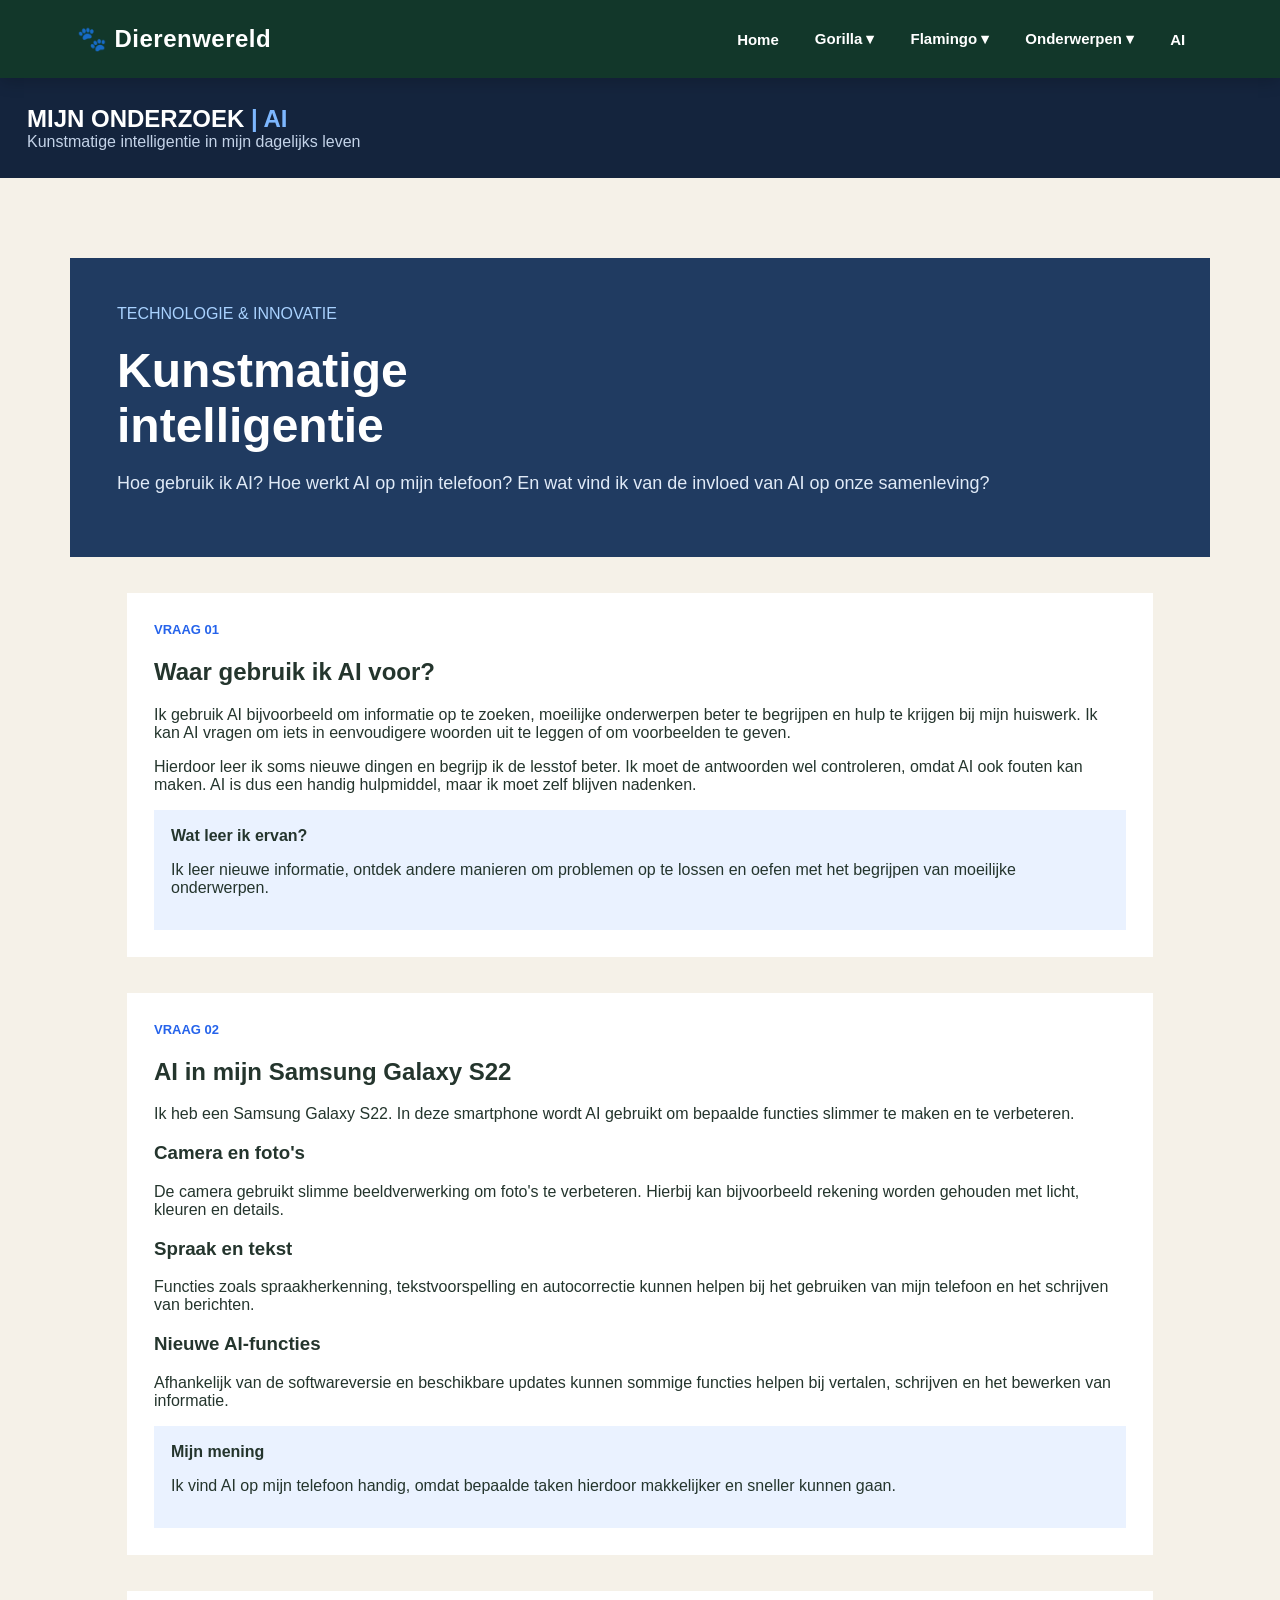
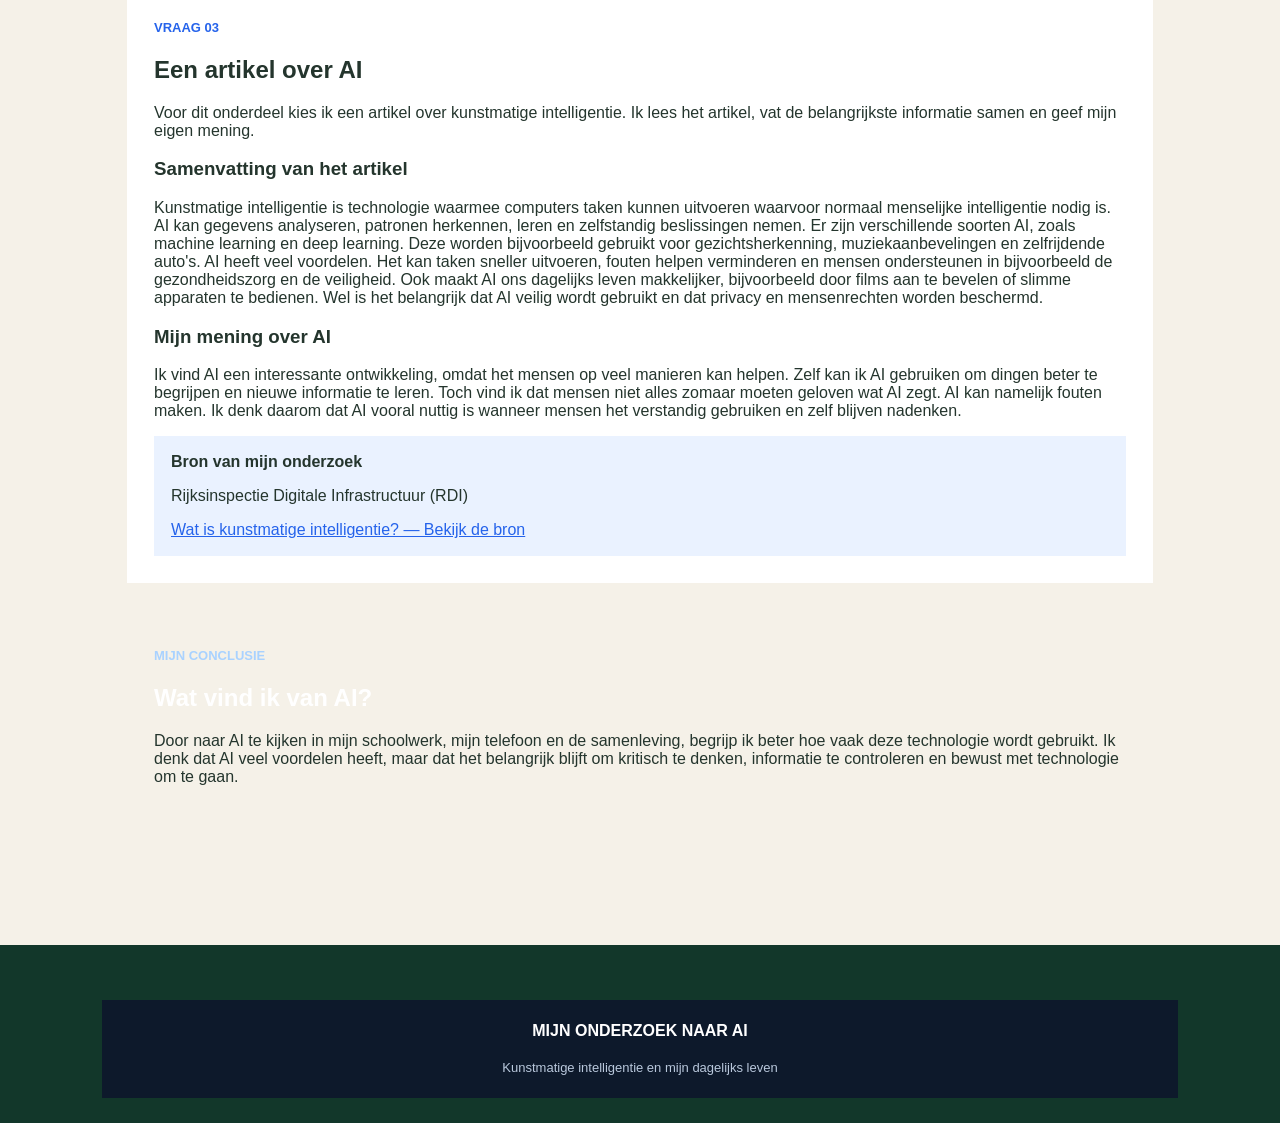
==== commit 5c4ea50d: "witte tekst bij conclusie van au" ====
--- a/ai.html
+++ b/ai.html
@@ -358,7 +358,7 @@
 
         <!-- CONCLUSIE -->
         <section>
-            <table width="90%" align="center" bgcolor="#14243D"
+            <table width="90%" align="center" color="#FFFFFF"
                    cellpadding="25">
                 <tr>
                     <td>
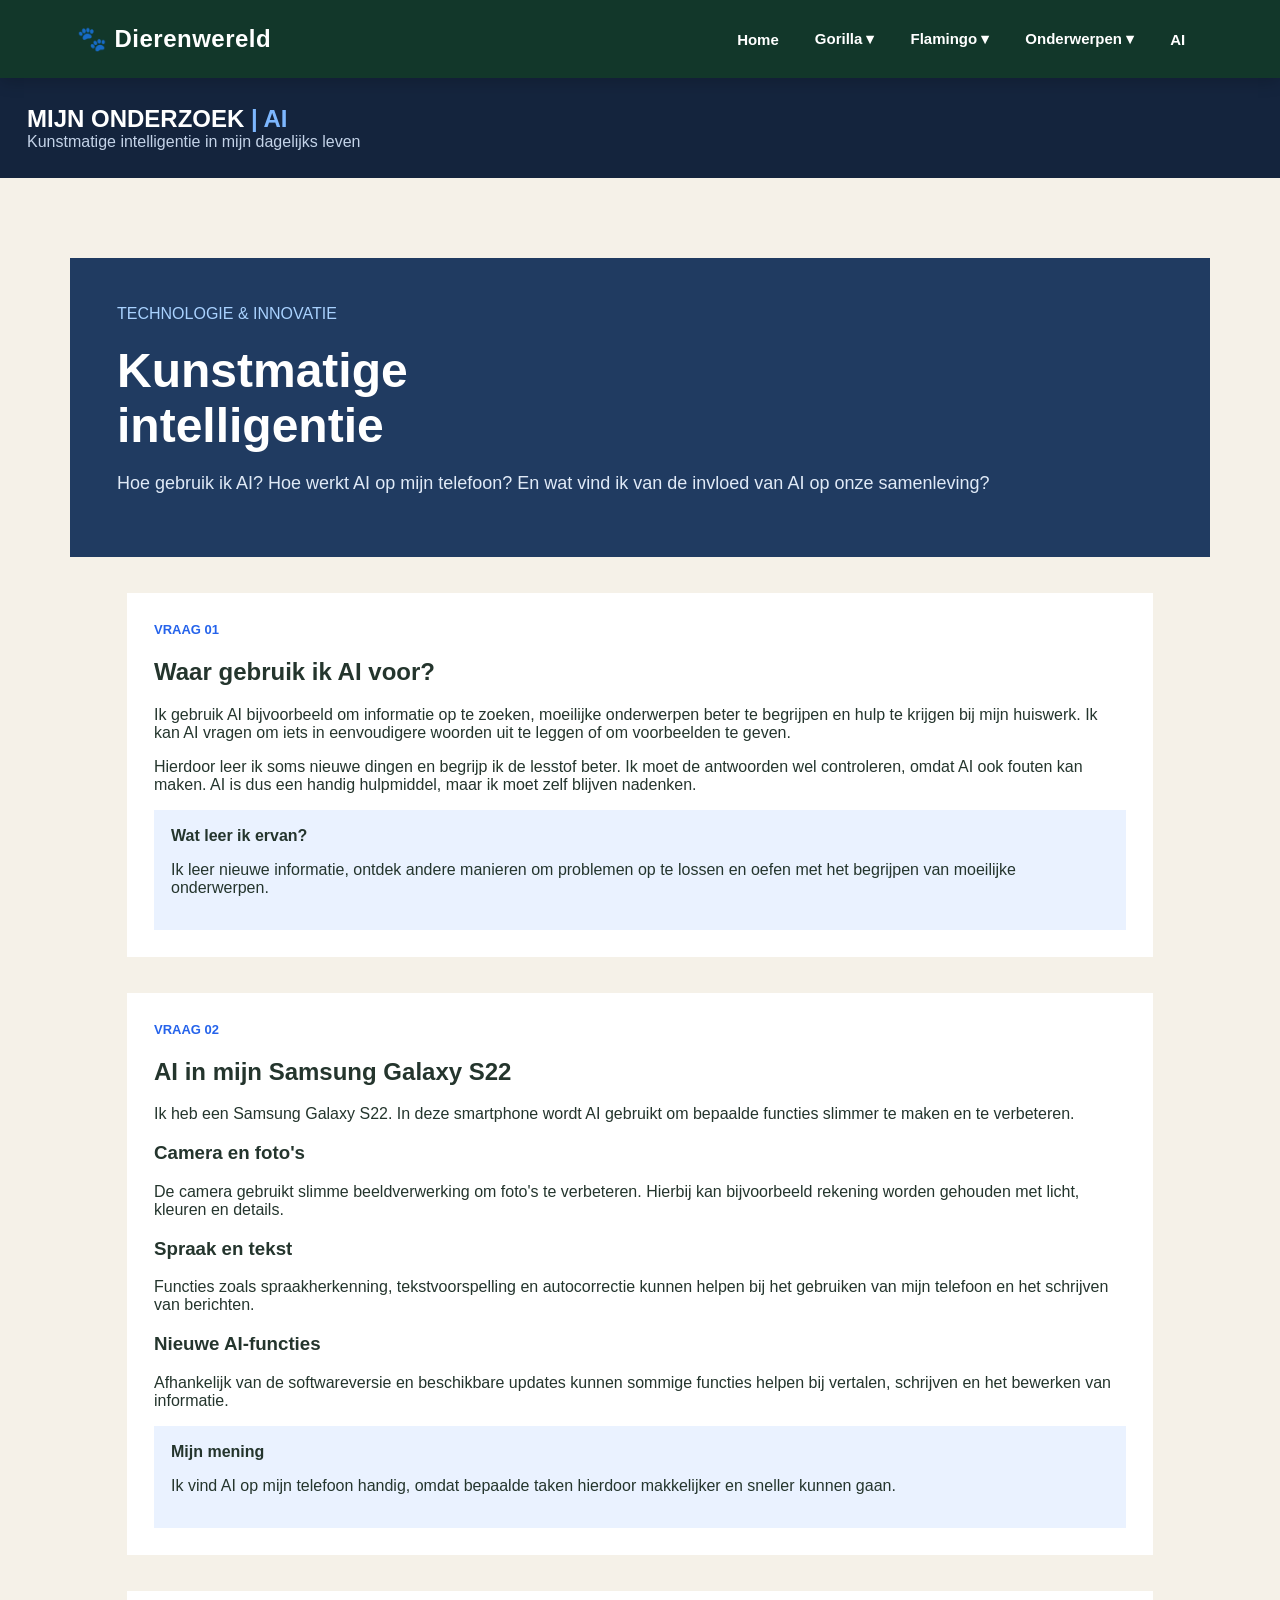
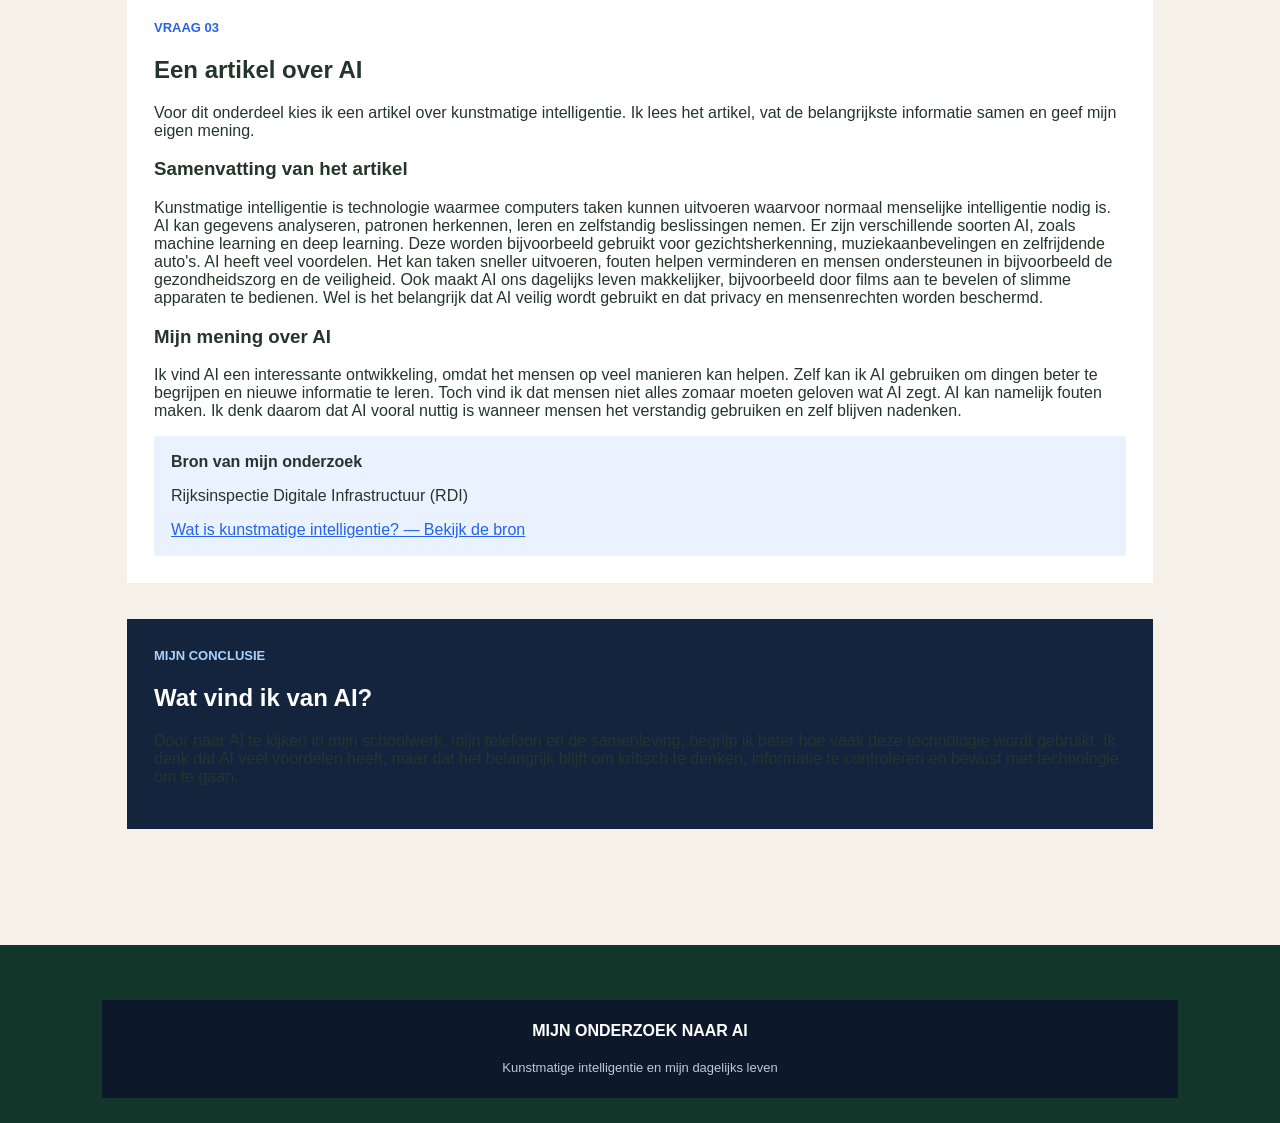
==== commit 19324e12: "test" ====
--- a/ai.html
+++ b/ai.html
@@ -358,7 +358,7 @@
 
         <!-- CONCLUSIE -->
         <section>
-            <table width="90%" align="center" color="#FFFFFF"
+            <table width="90%" align="center" bgcolor="#14243D"
                    cellpadding="25">
                 <tr>
                     <td>
@@ -373,6 +373,7 @@
                         </h2>
 
                         <p>
+                            <font color="#FFFFFF"></font>
                             Door naar AI te kijken in mijn schoolwerk,
                             mijn telefoon en de samenleving, begrijp
                             ik beter hoe vaak deze technologie wordt
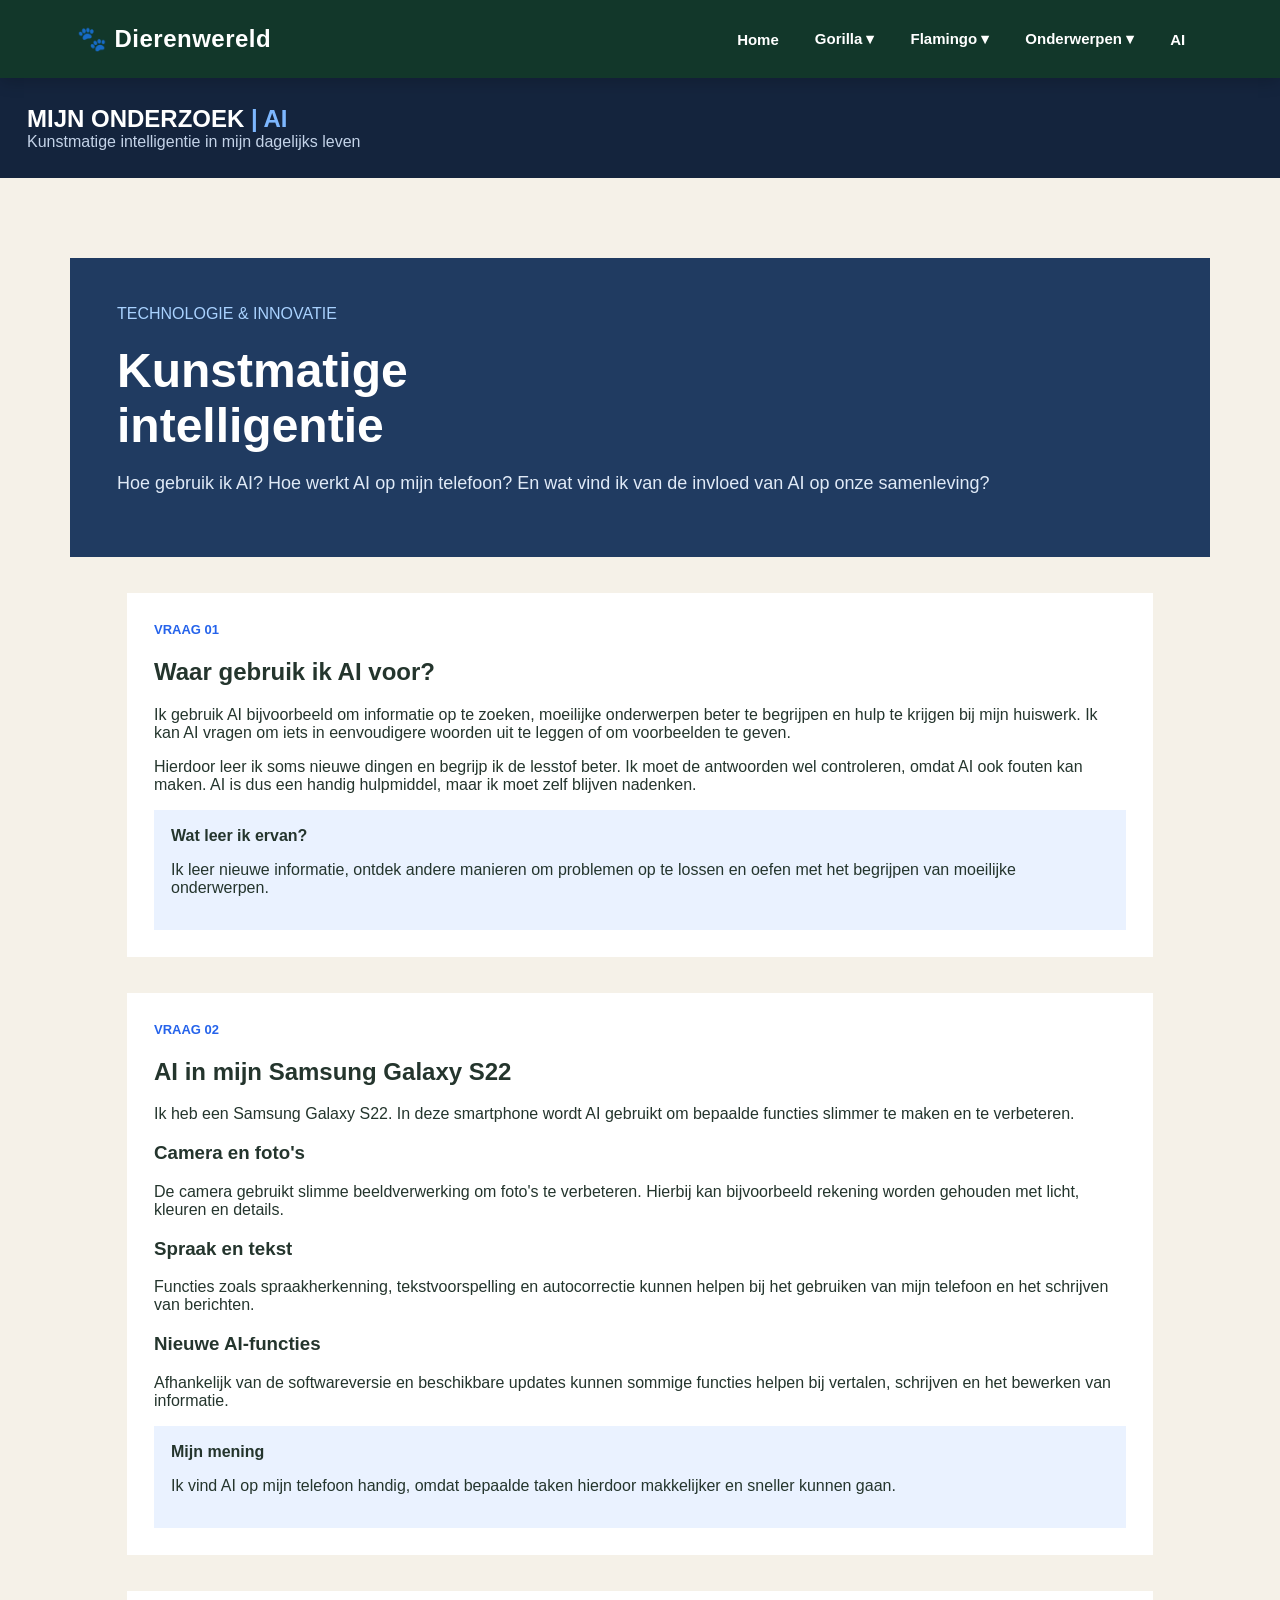
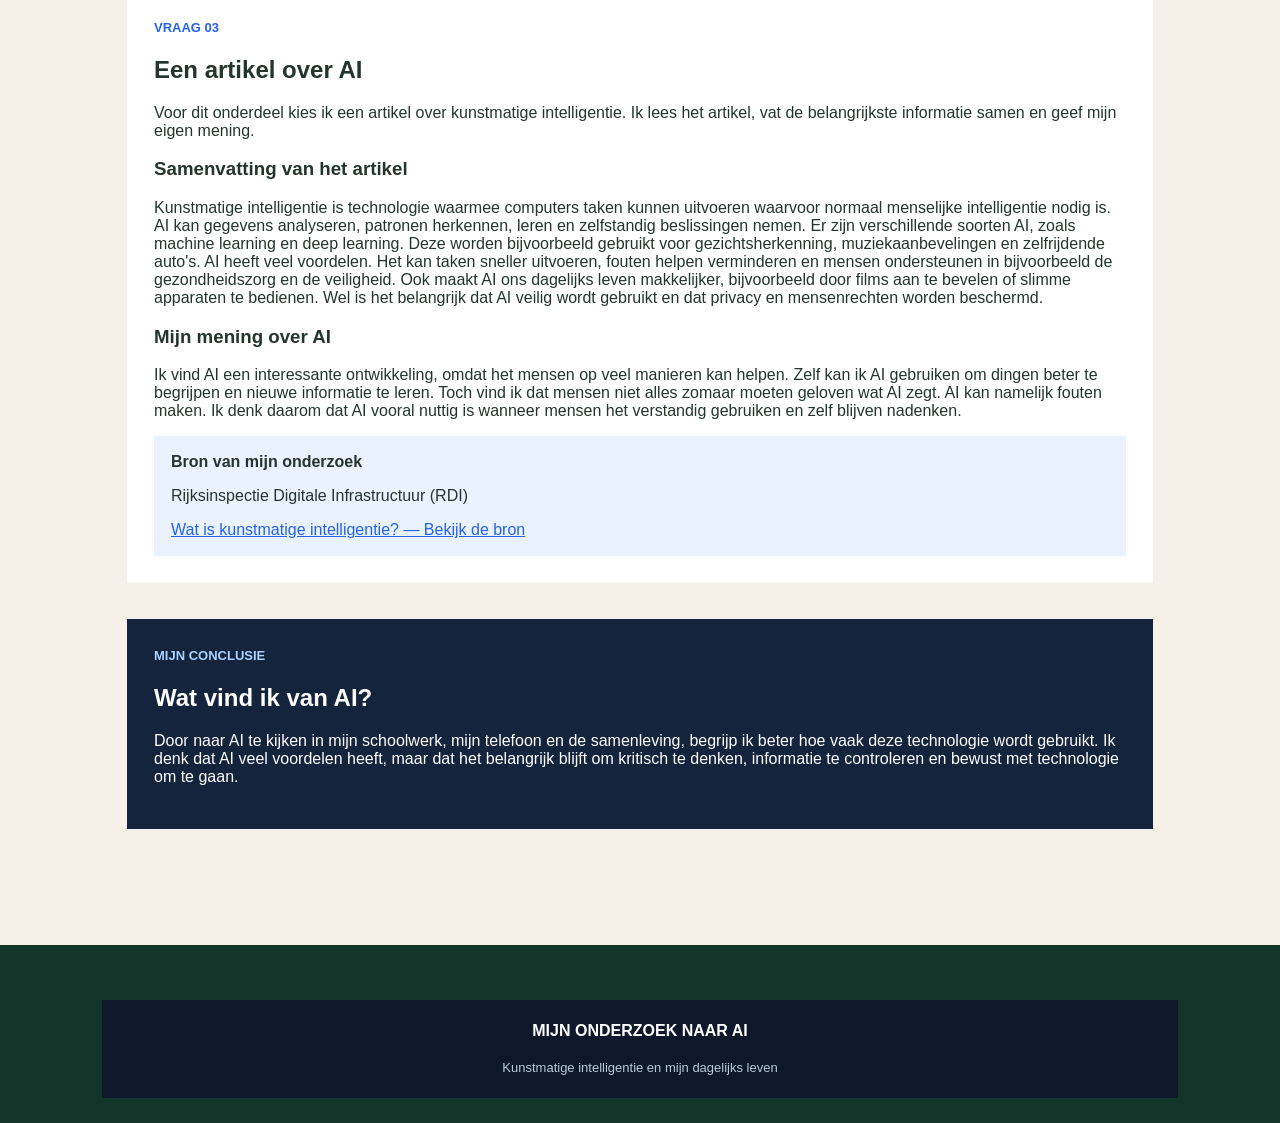
==== commit 6b9ca203: "test" ====
--- a/ai.html
+++ b/ai.html
@@ -373,14 +373,14 @@
                         </h2>
 
                         <p>
-                            <font color="#FFFFFF"></font>
+                            <font color="#FFFFFF">
                             Door naar AI te kijken in mijn schoolwerk,
                             mijn telefoon en de samenleving, begrijp
                             ik beter hoe vaak deze technologie wordt
                             gebruikt. Ik denk dat AI veel voordelen
                             heeft, maar dat het belangrijk blijft om
                             kritisch te denken, informatie te controleren
-                            en bewust met technologie om te gaan.
+                            en bewust met technologie om te gaan.</font>
                         </p>
                     </td>
                 </tr>
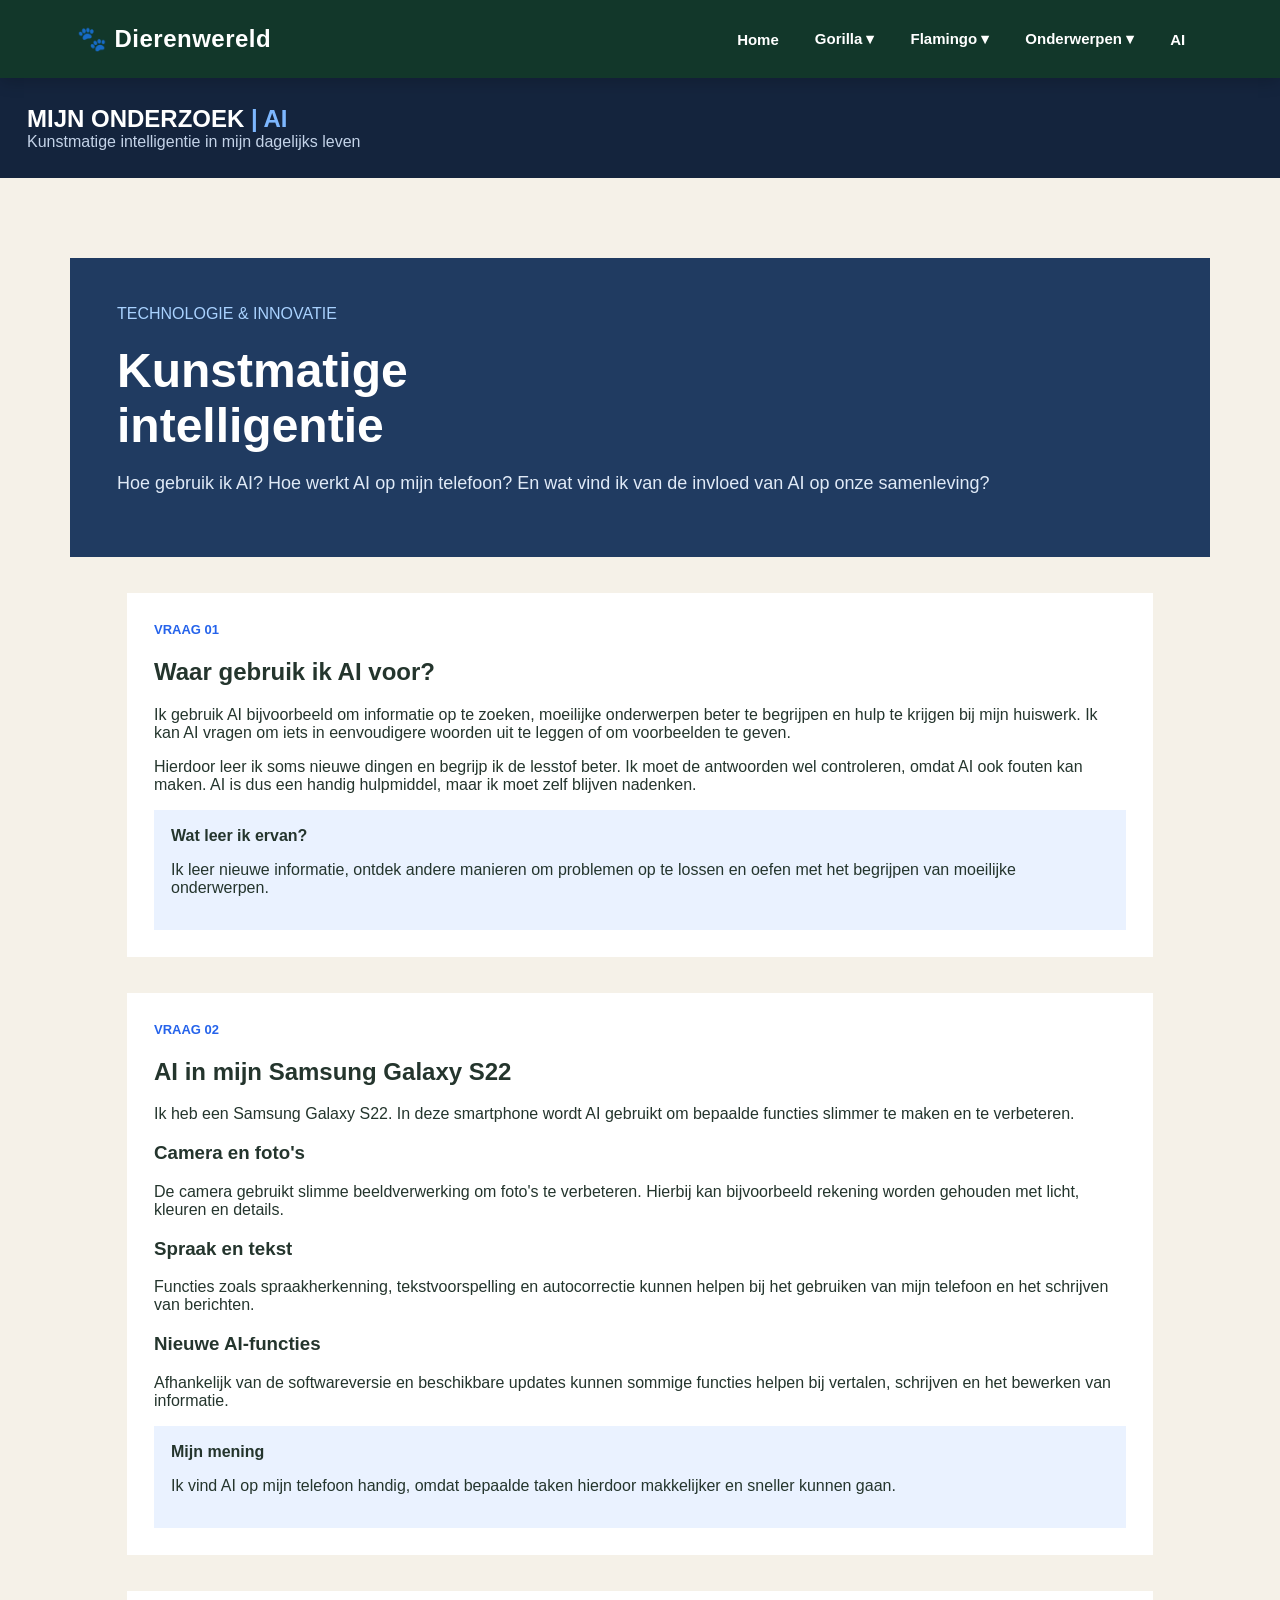
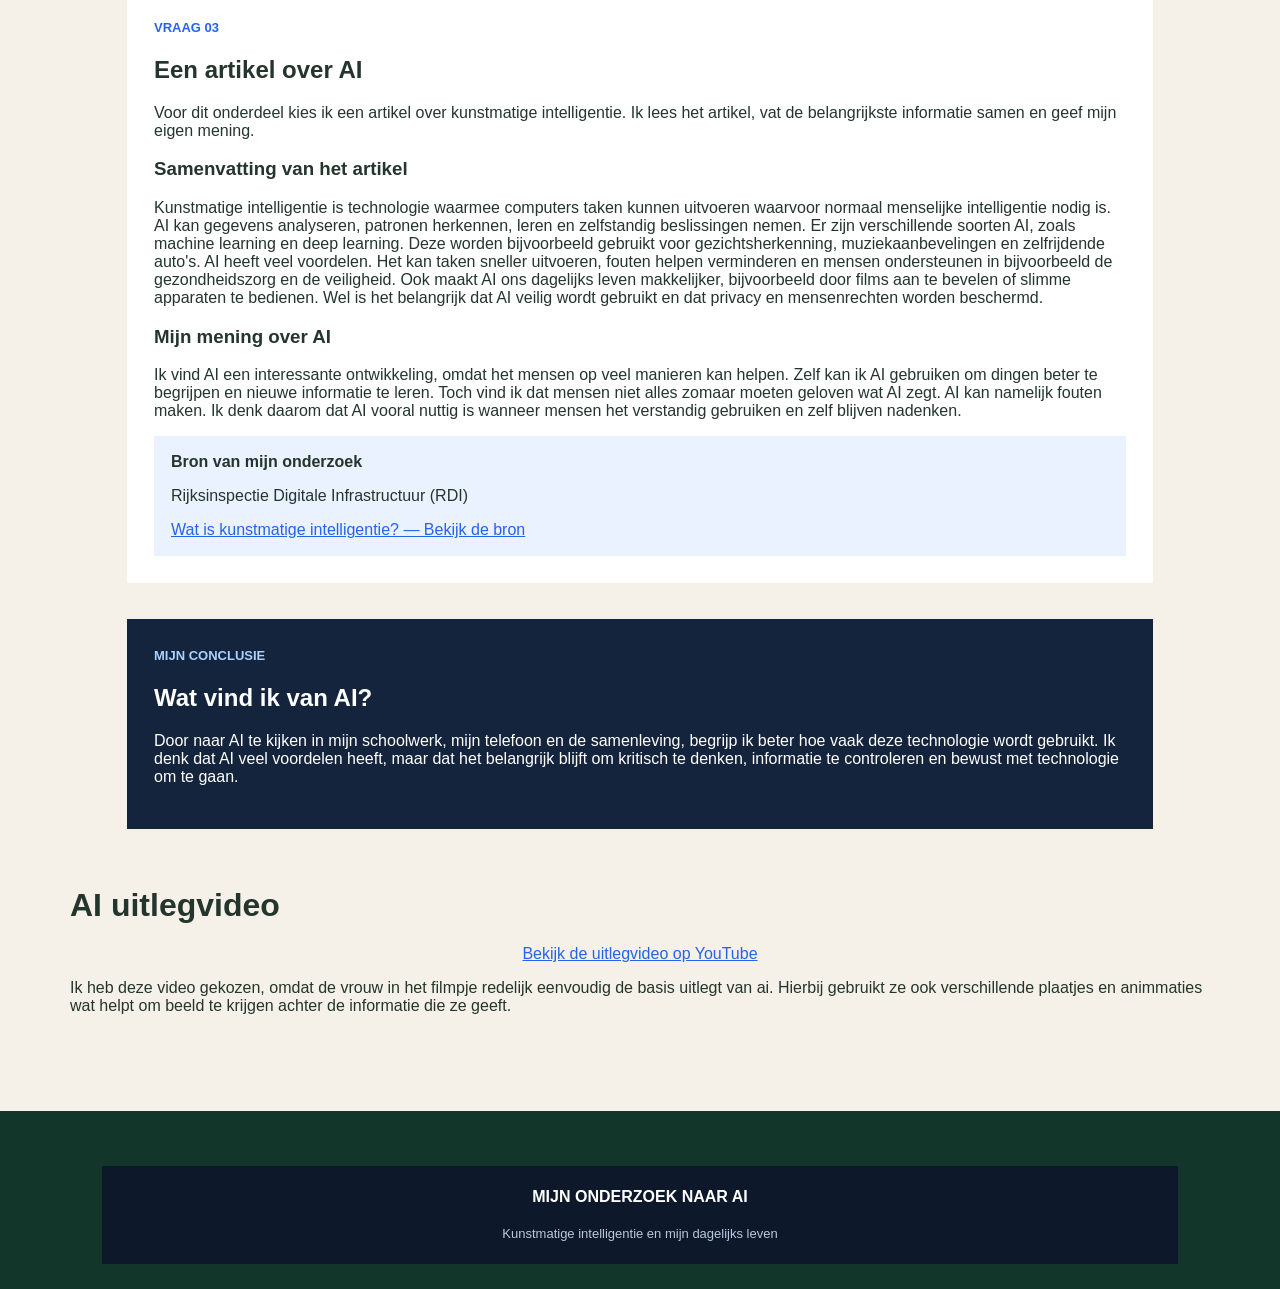
==== commit c40bb762: "uitlegvideo ai" ====
--- a/ai.html
+++ b/ai.html
@@ -388,7 +388,18 @@
         </section>
 
         <br><br>
-
+<h1>AI uitlegvideo</h1>
+
+<p style="text-align: center;">
+    <a href="https://www.youtube.com/watch?v=h8pmExoyONI" target="_blank">
+        Bekijk de uitlegvideo op YouTube
+    </a>
+</p>
+
+<p>
+    Ik heb deze video gekozen, omdat de vrouw in het filmpje redelijk eenvoudig de basis uitlegt van ai.
+    Hierbij gebruikt ze ook verschillende plaatjes en animmaties wat helpt om beeld te krijgen achter de informatie die ze geeft. 
+</p>
     </main>
 
     <!-- FOOTER -->
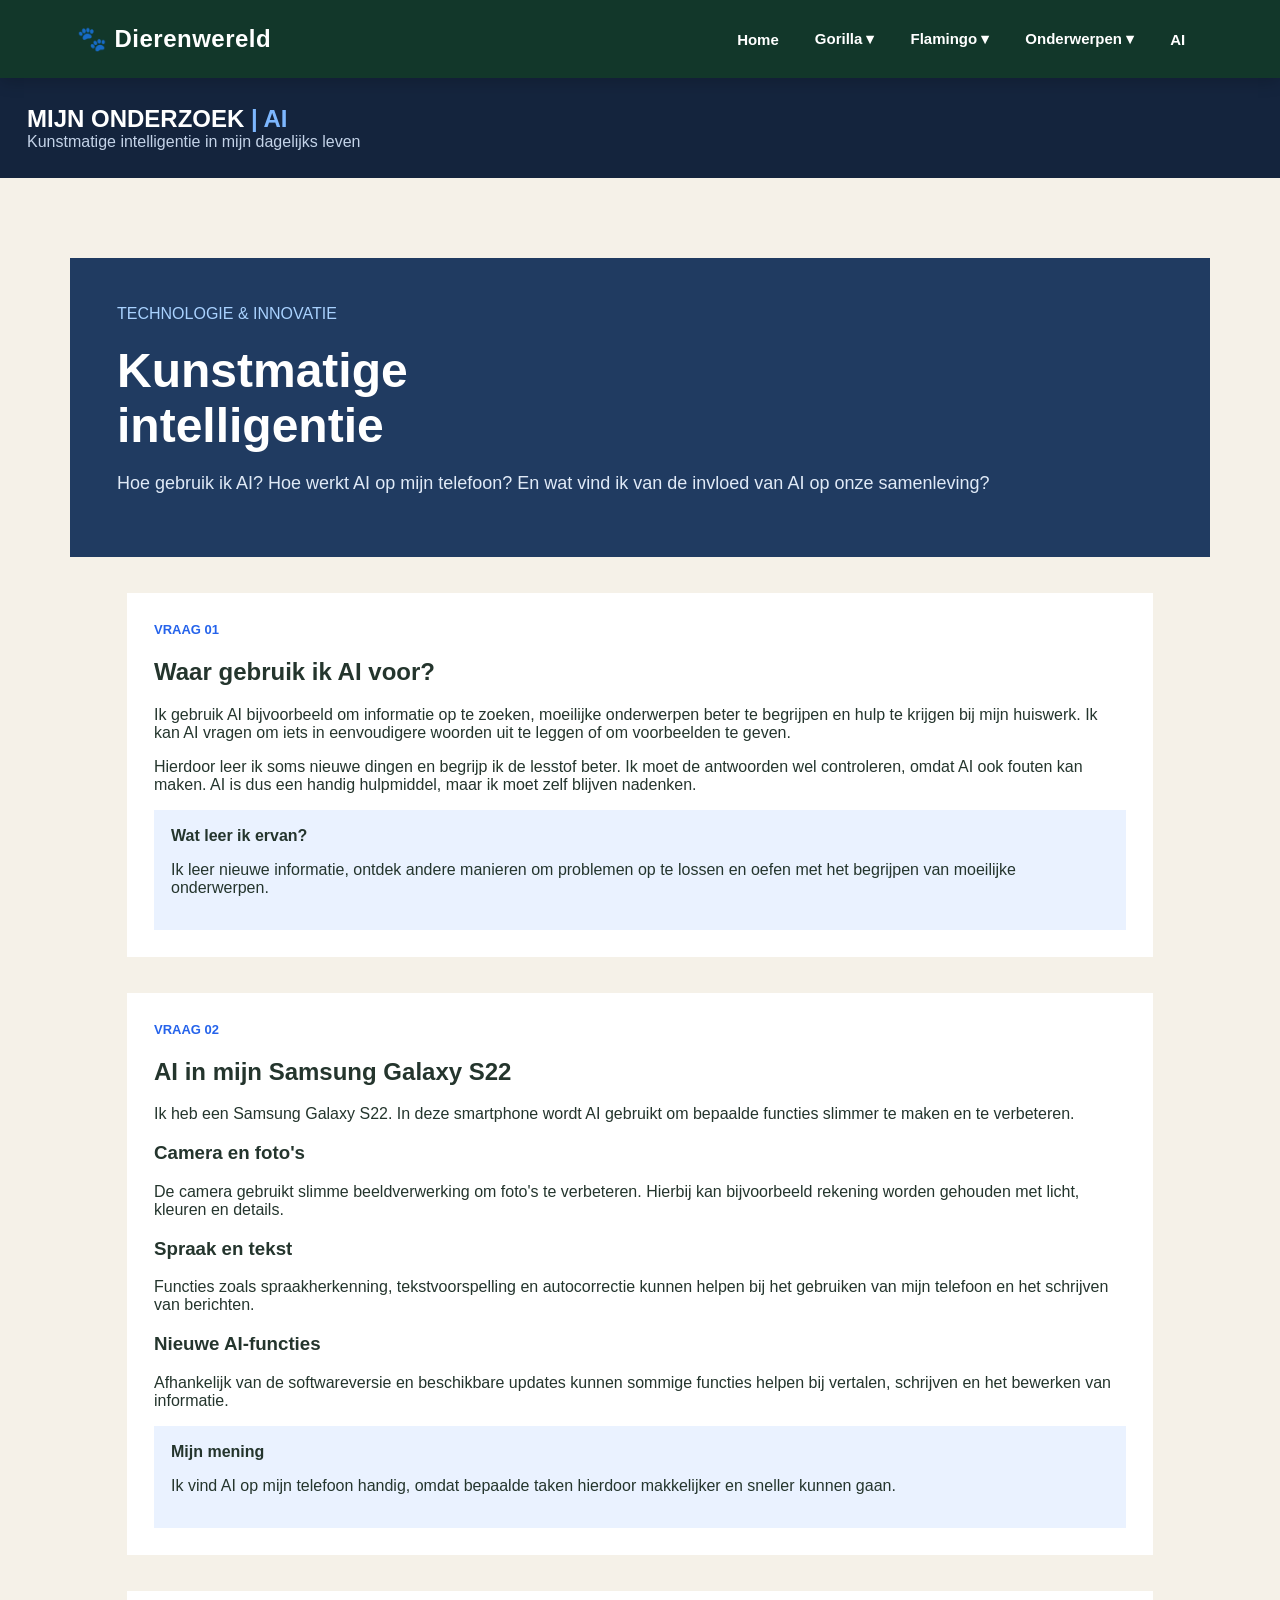
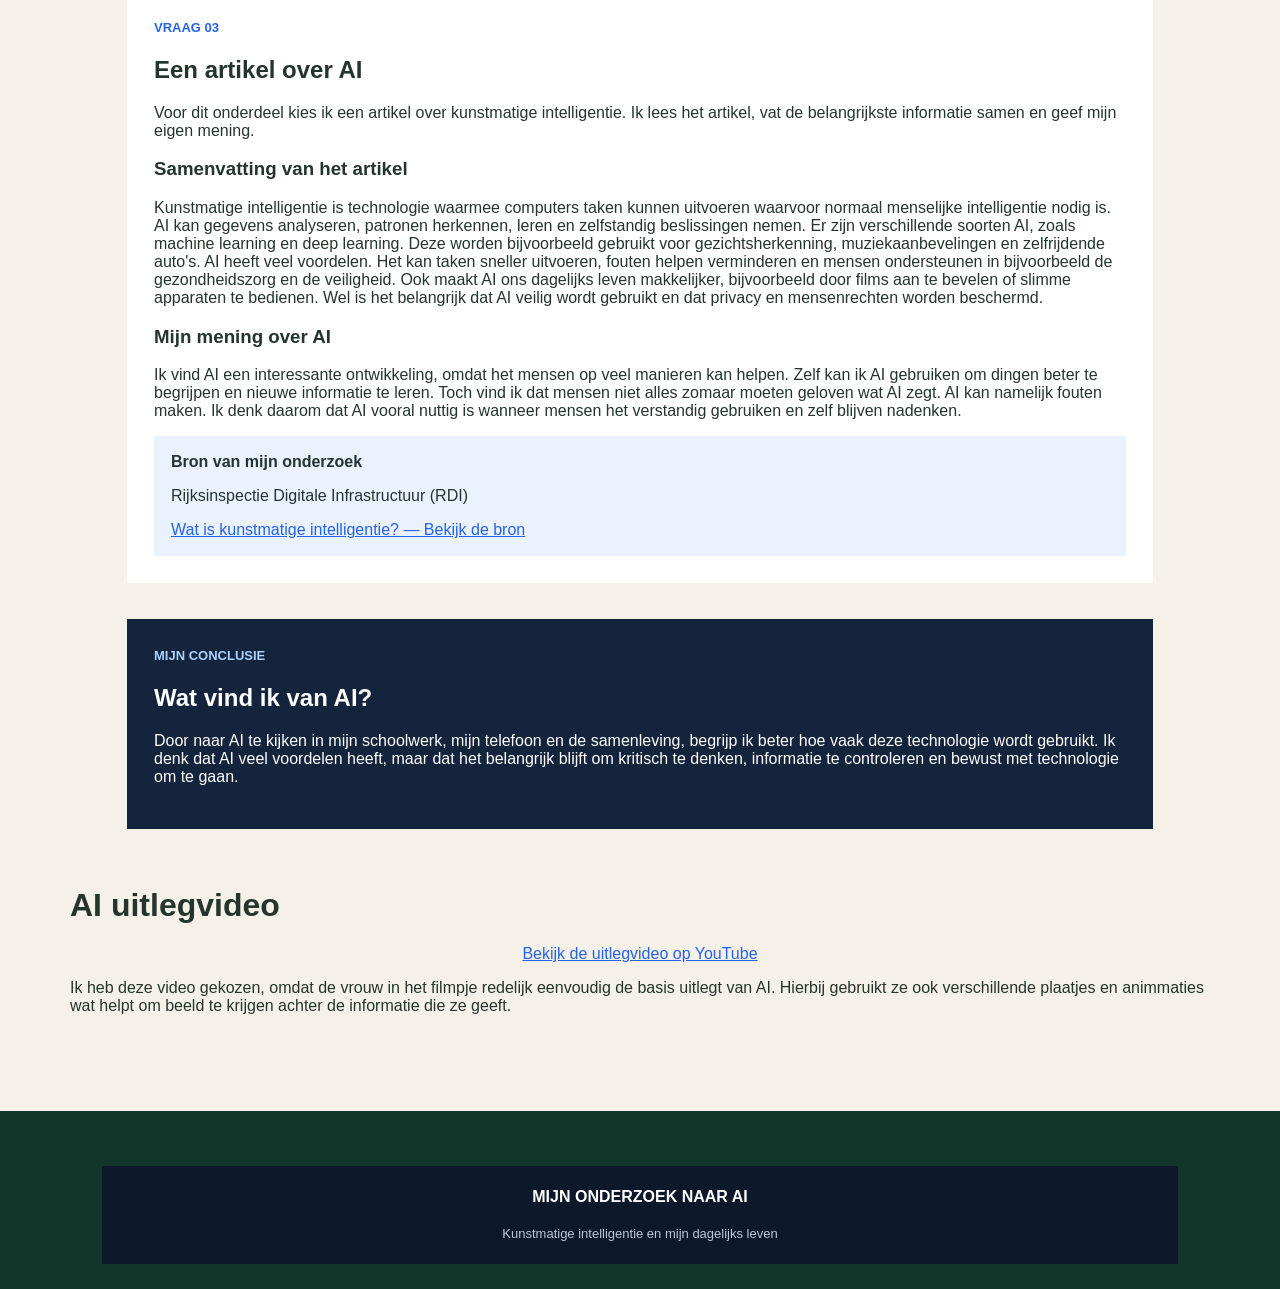
==== commit fdfce2ac: "fouthe" ====
--- a/ai.html
+++ b/ai.html
@@ -397,7 +397,7 @@
 </p>
 
 <p>
-    Ik heb deze video gekozen, omdat de vrouw in het filmpje redelijk eenvoudig de basis uitlegt van ai.
+    Ik heb deze video gekozen, omdat de vrouw in het filmpje redelijk eenvoudig de basis uitlegt van AI.
     Hierbij gebruikt ze ook verschillende plaatjes en animmaties wat helpt om beeld te krijgen achter de informatie die ze geeft. 
 </p>
     </main>
